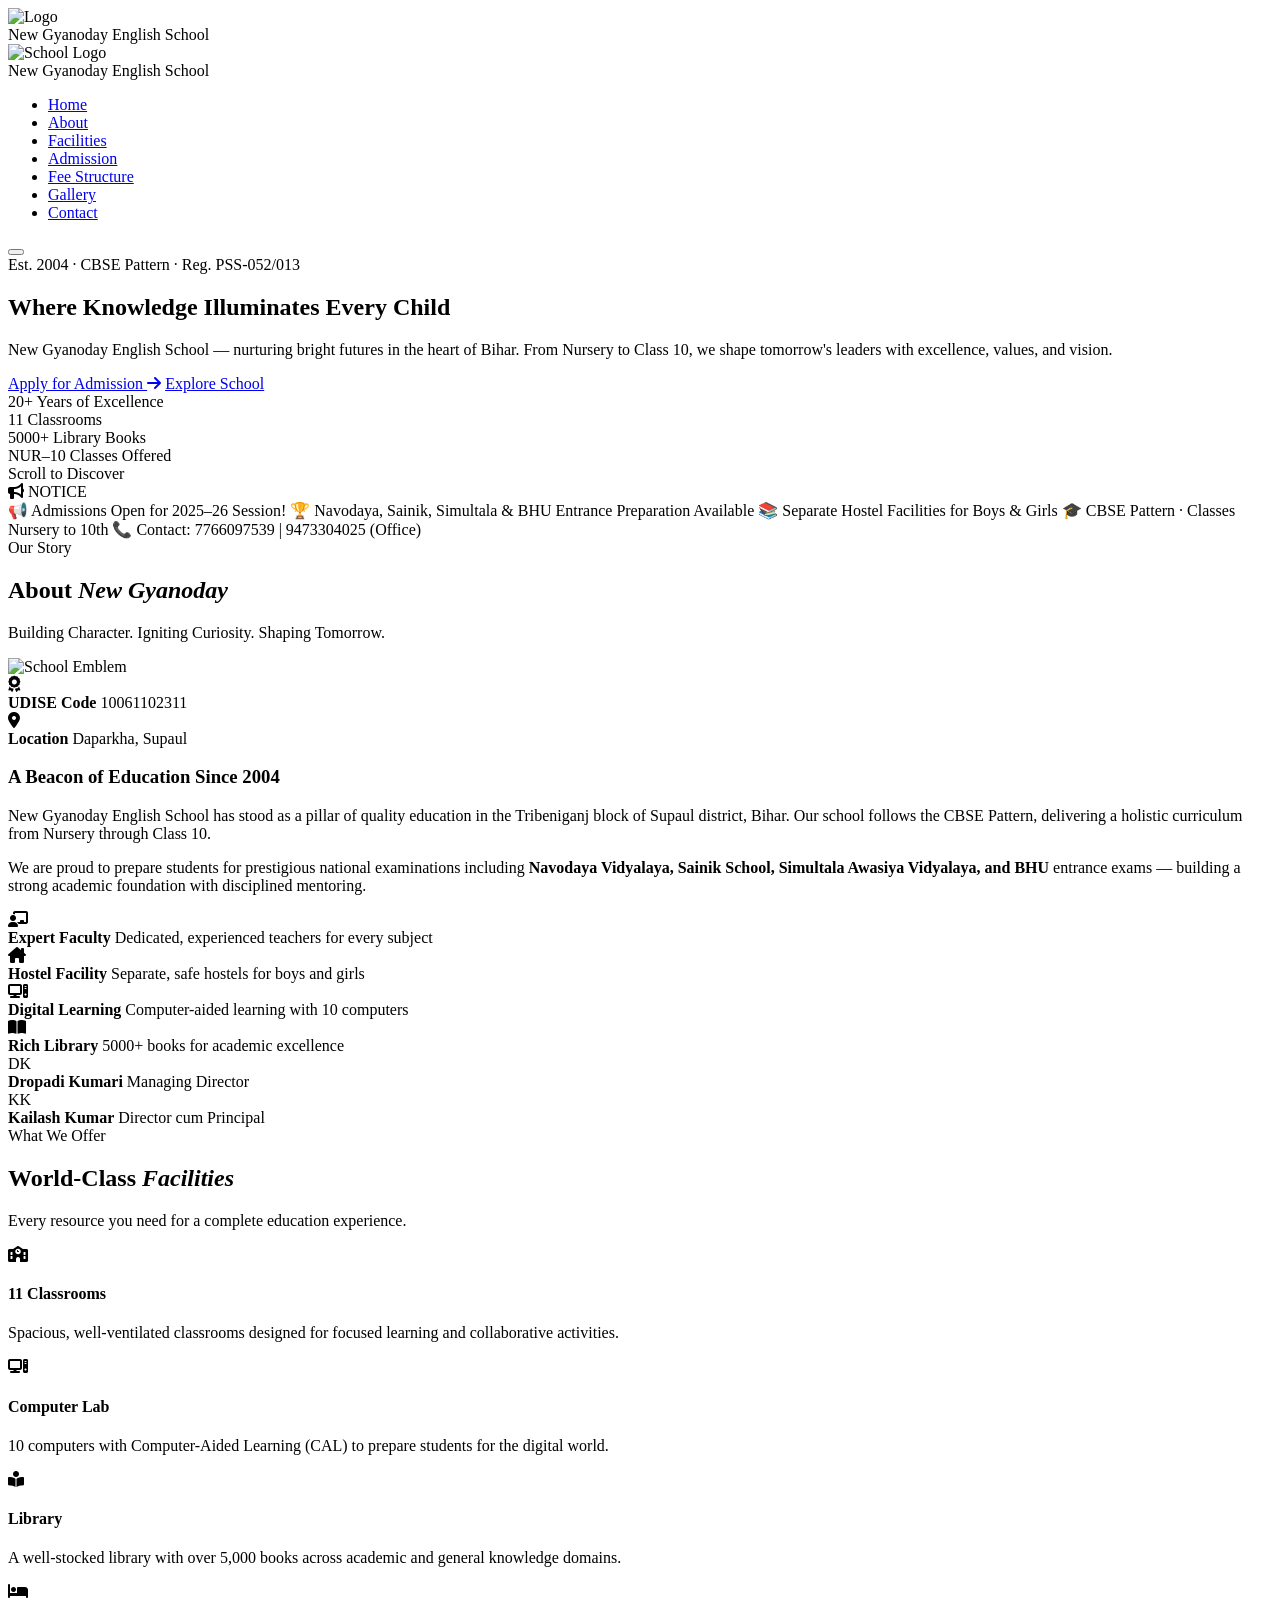
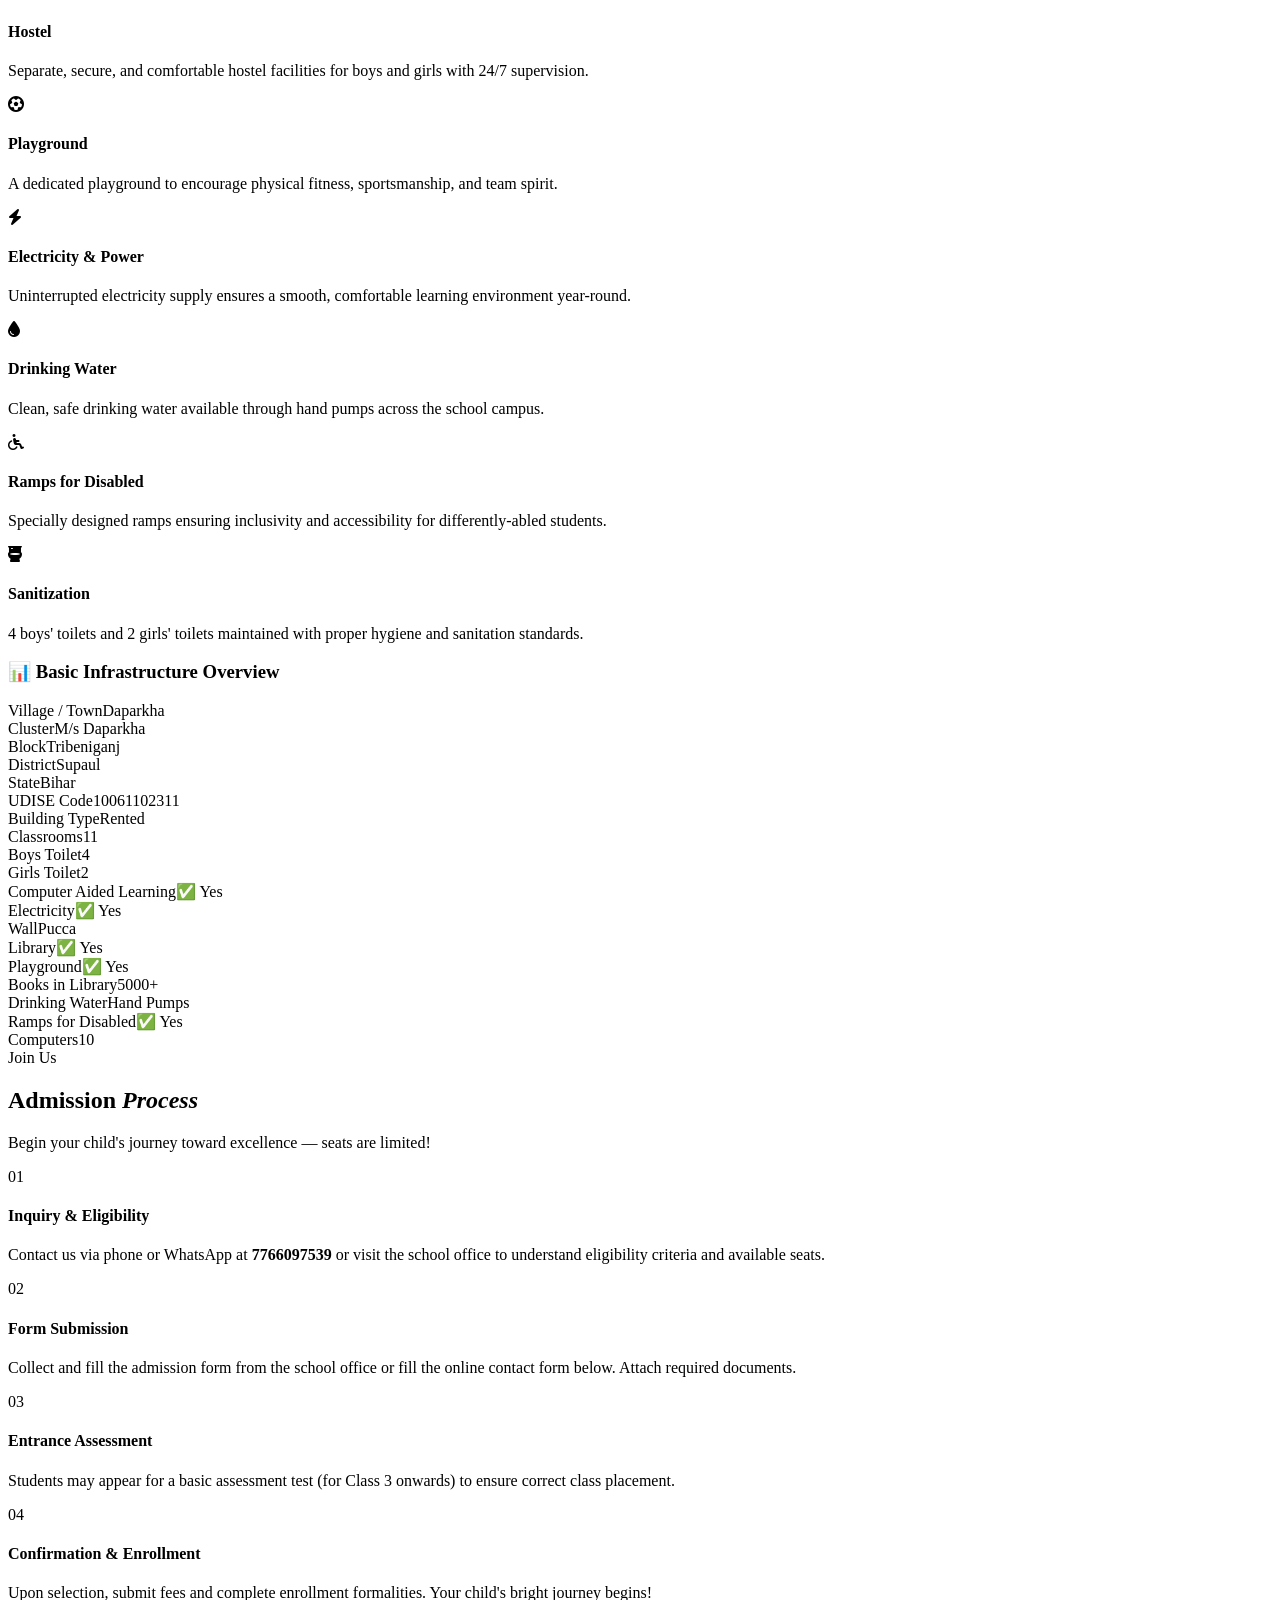
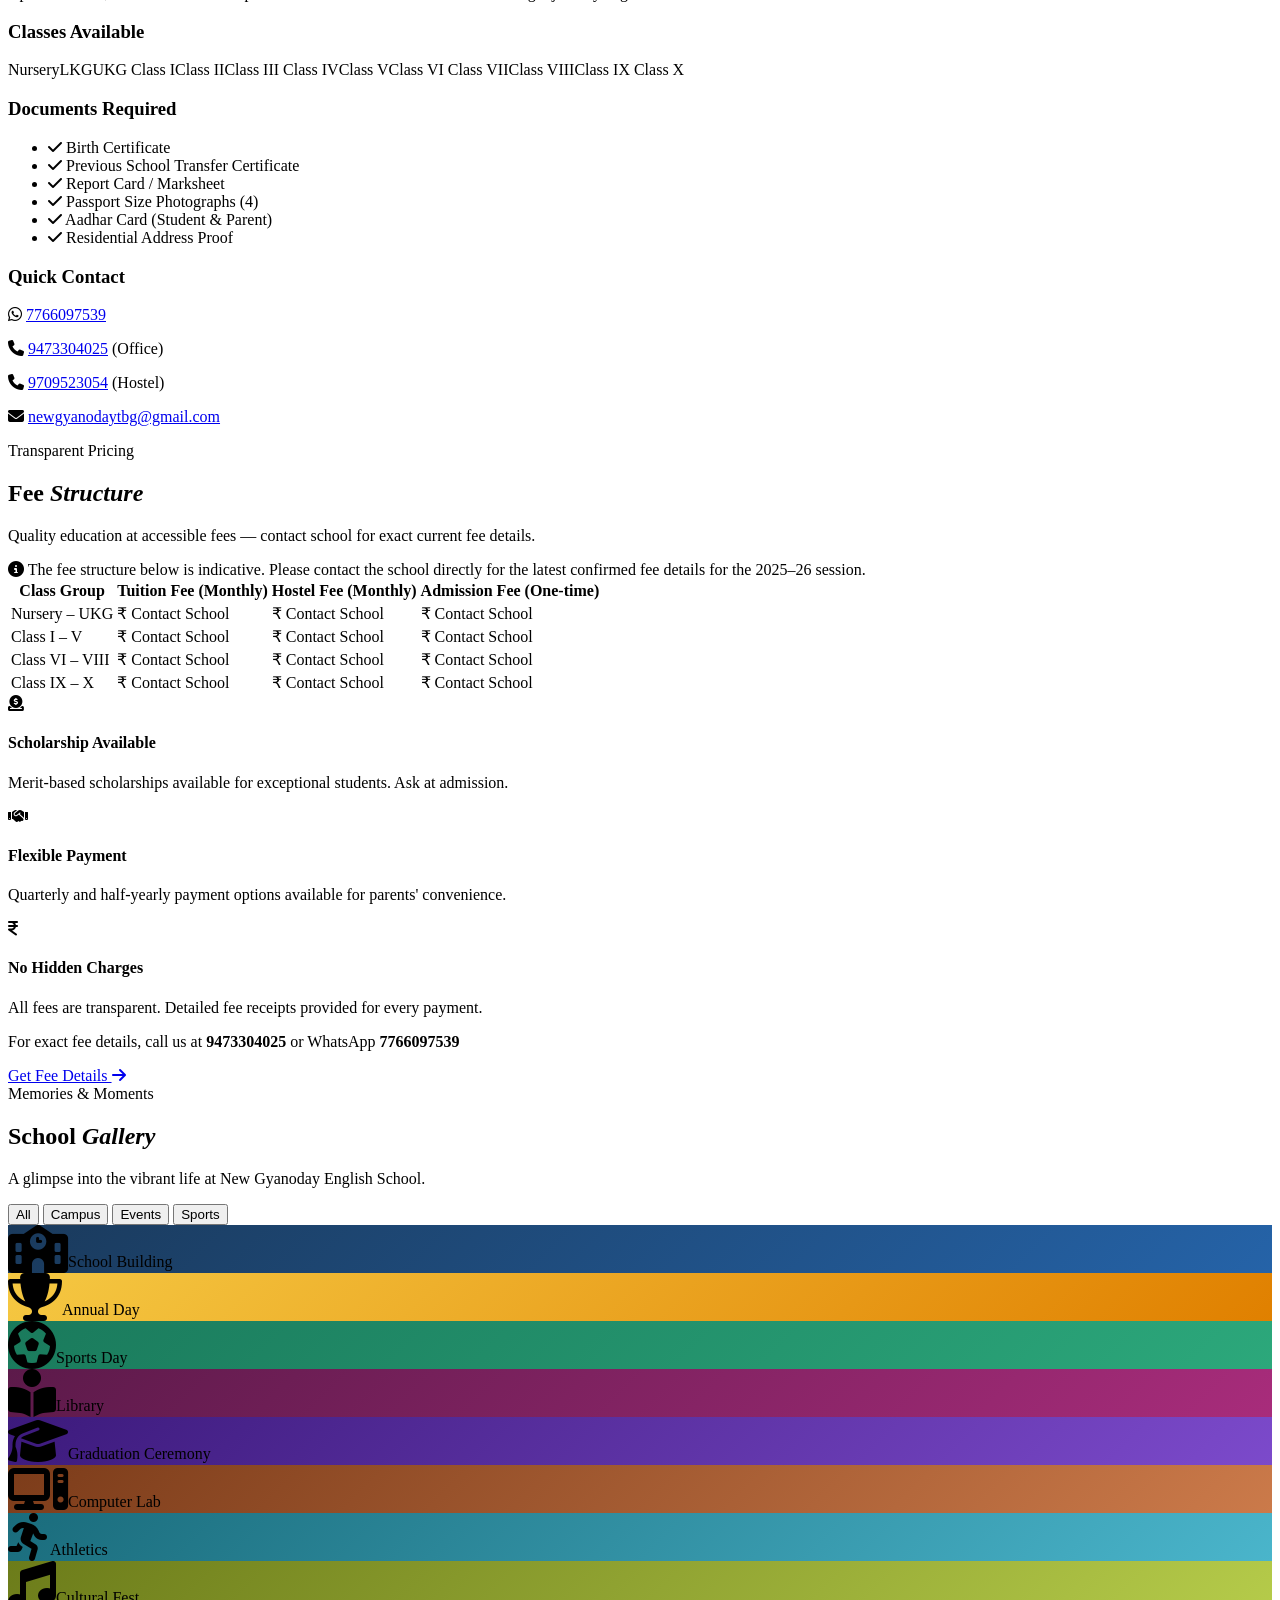
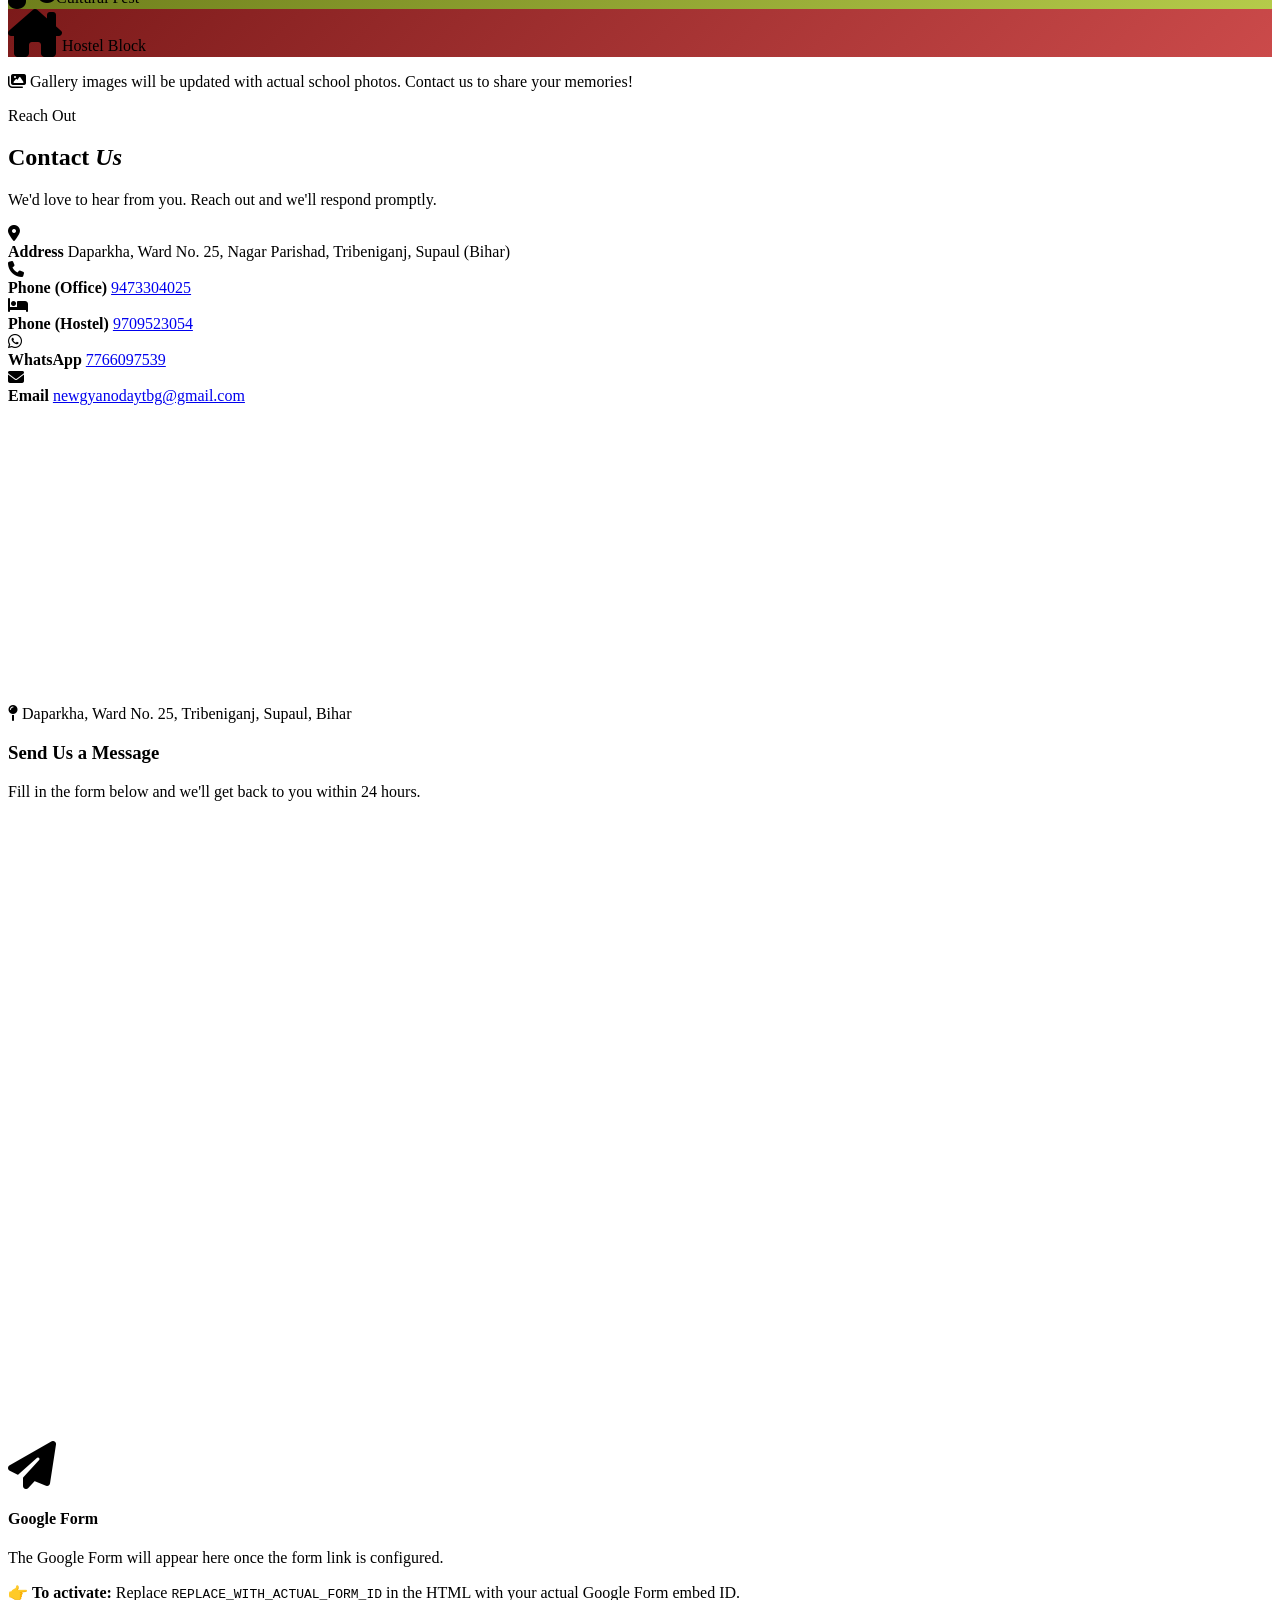
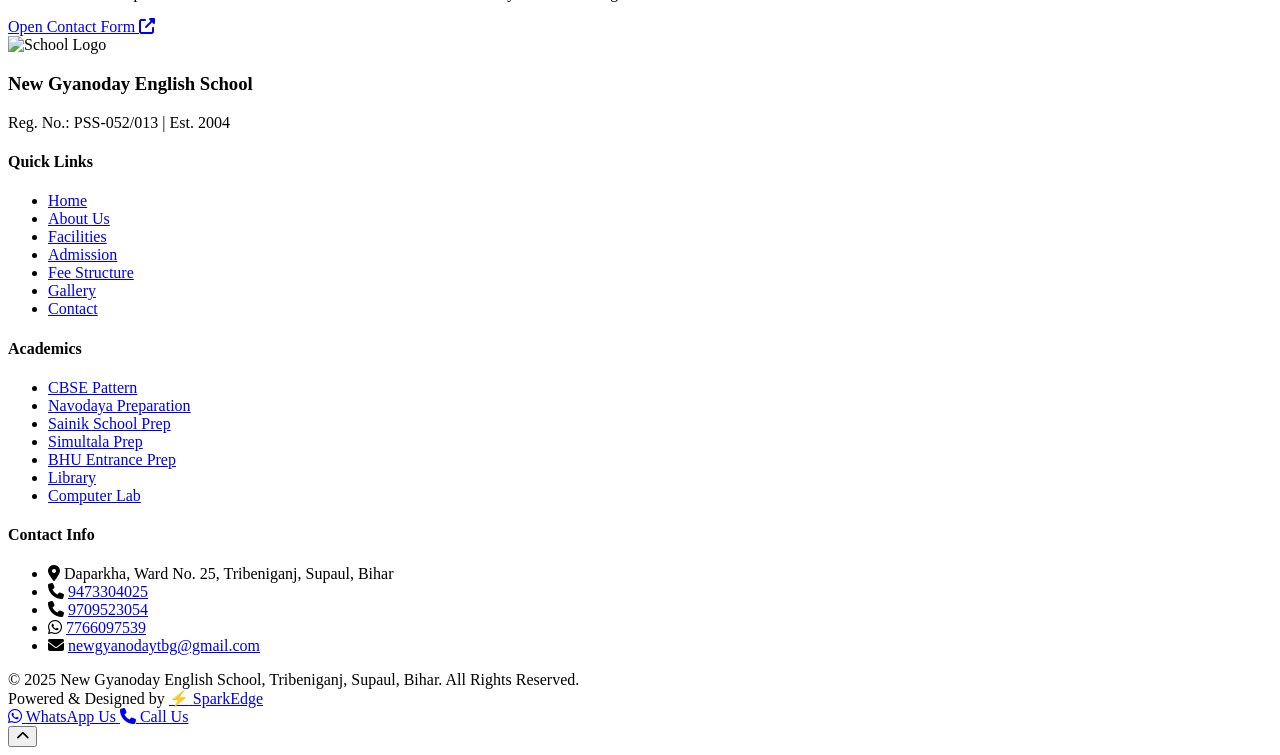
==== index.html @ e186af93 "Rename index (7).html to index.html" ====
<!DOCTYPE html>
<html lang="en">
<head>
  <meta charset="UTF-8" />
  <meta name="viewport" content="width=device-width, initial-scale=1.0" />
  <title>New Gyanoday English School | Tribeniganj, Supaul, Bihar</title>
  <meta name="description" content="New Gyanoday English School - Premier CBSE school in Tribeniganj, Supaul, Bihar. Nursery to Class 10. Established 2004." />
  <link rel="stylesheet" href="style.css" />
  <link rel="preconnect" href="https://fonts.googleapis.com">
  <link rel="preconnect" href="https://fonts.gstatic.com" crossorigin>
  <link href="https://fonts.googleapis.com/css2?family=Playfair+Display:ital,wght@0,400;0,700;0,900;1,400&family=DM+Sans:wght@300;400;500;600&family=Space+Grotesk:wght@400;500;700&display=swap" rel="stylesheet">
  <link rel="stylesheet" href="https://cdnjs.cloudflare.com/ajax/libs/font-awesome/6.5.0/css/all.min.css" />
</head>
<body>

  <!-- PRELOADER -->
  <div id="preloader">
    <div class="preloader-inner">
      <div class="preloader-logo">
        <img src="https://ui-avatars.com/api/?name=NG&background=1a3a5c&color=f5c842&size=80&bold=true&font-size=0.4&rounded=true" alt="Logo" />
      </div>
      <div class="preloader-text">New Gyanoday English School</div>
      <div class="preloader-bar"><div class="preloader-fill"></div></div>
    </div>
  </div>

  <!-- NAVBAR -->
  <nav id="navbar">
    <div class="nav-container">
      <div class="nav-brand">
        <img src="https://ui-avatars.com/api/?name=NG&background=1a3a5c&color=f5c842&size=60&bold=true&font-size=0.4&rounded=true" alt="School Logo" class="nav-logo" />
        <div class="nav-brand-text">
          <span class="brand-name">New Gyanoday</span>
          <span class="brand-sub">English School</span>
        </div>
      </div>
      <ul class="nav-links" id="navLinks">
        <li><a href="#home" class="nav-link active">Home</a></li>
        <li><a href="#about" class="nav-link">About</a></li>
        <li><a href="#facilities" class="nav-link">Facilities</a></li>
        <li><a href="#admission" class="nav-link">Admission</a></li>
        <li><a href="#fee" class="nav-link">Fee Structure</a></li>
        <li><a href="#gallery" class="nav-link">Gallery</a></li>
        <li><a href="#contact" class="nav-link">Contact</a></li>
      </ul>
      <button class="nav-toggle" id="navToggle" aria-label="Toggle navigation">
        <span></span><span></span><span></span>
      </button>
    </div>
  </nav>

  <!-- =========== HOME =========== -->
  <section id="home" class="hero">
    <div class="hero-bg">
      <div class="hero-orb orb1"></div>
      <div class="hero-orb orb2"></div>
      <div class="hero-orb orb3"></div>
      <div class="hero-grid"></div>
    </div>
    <div class="hero-content">
      <div class="hero-badge">
        <span class="badge-dot"></span>
        <span>Est. 2004 · CBSE Pattern · Reg. PSS-052/013</span>
      </div>
      <h1 class="hero-title">
        <span class="title-line">Where Knowledge</span>
        <span class="title-line accent">Illuminates</span>
        <span class="title-line">Every Child</span>
      </h1>
      <p class="hero-desc">
        New Gyanoday English School — nurturing bright futures in the heart of Bihar. From Nursery to Class 10, we shape tomorrow's leaders with excellence, values, and vision.
      </p>
      <div class="hero-actions">
        <a href="#admission" class="btn btn-primary">Apply for Admission <i class="fa-solid fa-arrow-right"></i></a>
        <a href="#about" class="btn btn-outline">Explore School</a>
      </div>
      <div class="hero-stats">
        <div class="stat">
          <span class="stat-num">20+</span>
          <span class="stat-label">Years of Excellence</span>
        </div>
        <div class="stat-divider"></div>
        <div class="stat">
          <span class="stat-num">11</span>
          <span class="stat-label">Classrooms</span>
        </div>
        <div class="stat-divider"></div>
        <div class="stat">
          <span class="stat-num">5000+</span>
          <span class="stat-label">Library Books</span>
        </div>
        <div class="stat-divider"></div>
        <div class="stat">
          <span class="stat-num">NUR–10</span>
          <span class="stat-label">Classes Offered</span>
        </div>
      </div>
    </div>
    <div class="hero-scroll-hint">
      <span>Scroll to Discover</span>
      <div class="scroll-line"></div>
    </div>
  </section>

  <!-- ANNOUNCEMENT TICKER -->
  <div class="ticker-wrap">
    <div class="ticker-label"><i class="fa-solid fa-bullhorn"></i> NOTICE</div>
    <div class="ticker-content">
      <span>📢 Admissions Open for 2025–26 Session!</span>
      <span>🏆 Navodaya, Sainik, Simultala &amp; BHU Entrance Preparation Available</span>
      <span>📚 Separate Hostel Facilities for Boys &amp; Girls</span>
      <span>🎓 CBSE Pattern · Classes Nursery to 10th</span>
      <span>📞 Contact: 7766097539 | 9473304025 (Office)</span>
    </div>
  </div>

  <!-- =========== ABOUT =========== -->
  <section id="about" class="section about-section">
    <div class="container">
      <div class="section-header">
        <span class="section-tag">Our Story</span>
        <h2 class="section-title">About <em>New Gyanoday</em></h2>
        <p class="section-subtitle">Building Character. Igniting Curiosity. Shaping Tomorrow.</p>
      </div>
      <div class="about-grid">
        <div class="about-image-col">
          <div class="about-image-card main-card">
            <div class="school-emblem">
              <img src="https://ui-avatars.com/api/?name=NG&background=1a3a5c&color=f5c842&size=200&bold=true&font-size=0.35&rounded=true" alt="School Emblem" />
              <div class="emblem-ring ring1"></div>
              <div class="emblem-ring ring2"></div>
            </div>
          </div>
          <div class="about-card-float">
            <i class="fa-solid fa-award"></i>
            <div>
              <strong>UDISE Code</strong>
              <span>10061102311</span>
            </div>
          </div>
          <div class="about-card-float float2">
            <i class="fa-solid fa-location-dot"></i>
            <div>
              <strong>Location</strong>
              <span>Daparkha, Supaul</span>
            </div>
          </div>
        </div>
        <div class="about-text-col">
          <h3 class="about-heading">A Beacon of Education Since 2004</h3>
          <p>New Gyanoday English School has stood as a pillar of quality education in the Tribeniganj block of Supaul district, Bihar. Our school follows the CBSE Pattern, delivering a holistic curriculum from Nursery through Class 10.</p>
          <p>We are proud to prepare students for prestigious national examinations including <strong>Navodaya Vidyalaya, Sainik School, Simultala Awasiya Vidyalaya, and BHU</strong> entrance exams — building a strong academic foundation with disciplined mentoring.</p>
          <div class="about-highlights">
            <div class="highlight-item">
              <div class="highlight-icon"><i class="fa-solid fa-chalkboard-user"></i></div>
              <div>
                <strong>Expert Faculty</strong>
                <span>Dedicated, experienced teachers for every subject</span>
              </div>
            </div>
            <div class="highlight-item">
              <div class="highlight-icon"><i class="fa-solid fa-house-chimney"></i></div>
              <div>
                <strong>Hostel Facility</strong>
                <span>Separate, safe hostels for boys and girls</span>
              </div>
            </div>
            <div class="highlight-item">
              <div class="highlight-icon"><i class="fa-solid fa-computer"></i></div>
              <div>
                <strong>Digital Learning</strong>
                <span>Computer-aided learning with 10 computers</span>
              </div>
            </div>
            <div class="highlight-item">
              <div class="highlight-icon"><i class="fa-solid fa-book-open"></i></div>
              <div>
                <strong>Rich Library</strong>
                <span>5000+ books for academic excellence</span>
              </div>
            </div>
          </div>
          <div class="leadership-cards">
            <div class="leader-card">
              <div class="leader-avatar">DK</div>
              <div>
                <strong>Dropadi Kumari</strong>
                <span>Managing Director</span>
              </div>
            </div>
            <div class="leader-card">
              <div class="leader-avatar">KK</div>
              <div>
                <strong>Kailash Kumar</strong>
                <span>Director cum Principal</span>
              </div>
            </div>
          </div>
        </div>
      </div>
    </div>
  </section>

  <!-- =========== FACILITIES =========== -->
  <section id="facilities" class="section facilities-section">
    <div class="container">
      <div class="section-header light">
        <span class="section-tag">What We Offer</span>
        <h2 class="section-title">World-Class <em>Facilities</em></h2>
        <p class="section-subtitle">Every resource you need for a complete education experience.</p>
      </div>
      <div class="facilities-grid">
        <div class="facility-card">
          <div class="fac-icon"><i class="fa-solid fa-school"></i></div>
          <h4>11 Classrooms</h4>
          <p>Spacious, well-ventilated classrooms designed for focused learning and collaborative activities.</p>
        </div>
        <div class="facility-card">
          <div class="fac-icon"><i class="fa-solid fa-computer"></i></div>
          <h4>Computer Lab</h4>
          <p>10 computers with Computer-Aided Learning (CAL) to prepare students for the digital world.</p>
        </div>
        <div class="facility-card">
          <div class="fac-icon"><i class="fa-solid fa-book-open-reader"></i></div>
          <h4>Library</h4>
          <p>A well-stocked library with over 5,000 books across academic and general knowledge domains.</p>
        </div>
        <div class="facility-card highlight-fac">
          <div class="fac-icon"><i class="fa-solid fa-bed"></i></div>
          <h4>Hostel</h4>
          <p>Separate, secure, and comfortable hostel facilities for boys and girls with 24/7 supervision.</p>
        </div>
        <div class="facility-card">
          <div class="fac-icon"><i class="fa-solid fa-futbol"></i></div>
          <h4>Playground</h4>
          <p>A dedicated playground to encourage physical fitness, sportsmanship, and team spirit.</p>
        </div>
        <div class="facility-card">
          <div class="fac-icon"><i class="fa-solid fa-bolt"></i></div>
          <h4>Electricity & Power</h4>
          <p>Uninterrupted electricity supply ensures a smooth, comfortable learning environment year-round.</p>
        </div>
        <div class="facility-card">
          <div class="fac-icon"><i class="fa-solid fa-droplet"></i></div>
          <h4>Drinking Water</h4>
          <p>Clean, safe drinking water available through hand pumps across the school campus.</p>
        </div>
        <div class="facility-card">
          <div class="fac-icon"><i class="fa-solid fa-wheelchair"></i></div>
          <h4>Ramps for Disabled</h4>
          <p>Specially designed ramps ensuring inclusivity and accessibility for differently-abled students.</p>
        </div>
        <div class="facility-card">
          <div class="fac-icon"><i class="fa-solid fa-toilet"></i></div>
          <h4>Sanitization</h4>
          <p>4 boys' toilets and 2 girls' toilets maintained with proper hygiene and sanitation standards.</p>
        </div>
      </div>
      <!-- Infrastructure Table -->
      <div class="infra-table-wrap">
        <h3 class="table-title">📊 Basic Infrastructure Overview</h3>
        <div class="infra-table">
          <div class="infra-row"><span>Village / Town</span><span>Daparkha</span></div>
          <div class="infra-row"><span>Cluster</span><span>M/s Daparkha</span></div>
          <div class="infra-row"><span>Block</span><span>Tribeniganj</span></div>
          <div class="infra-row"><span>District</span><span>Supaul</span></div>
          <div class="infra-row"><span>State</span><span>Bihar</span></div>
          <div class="infra-row"><span>UDISE Code</span><span>10061102311</span></div>
          <div class="infra-row"><span>Building Type</span><span>Rented</span></div>
          <div class="infra-row"><span>Classrooms</span><span>11</span></div>
          <div class="infra-row"><span>Boys Toilet</span><span>4</span></div>
          <div class="infra-row"><span>Girls Toilet</span><span>2</span></div>
          <div class="infra-row"><span>Computer Aided Learning</span><span>✅ Yes</span></div>
          <div class="infra-row"><span>Electricity</span><span>✅ Yes</span></div>
          <div class="infra-row"><span>Wall</span><span>Pucca</span></div>
          <div class="infra-row"><span>Library</span><span>✅ Yes</span></div>
          <div class="infra-row"><span>Playground</span><span>✅ Yes</span></div>
          <div class="infra-row"><span>Books in Library</span><span>5000+</span></div>
          <div class="infra-row"><span>Drinking Water</span><span>Hand Pumps</span></div>
          <div class="infra-row"><span>Ramps for Disabled</span><span>✅ Yes</span></div>
          <div class="infra-row"><span>Computers</span><span>10</span></div>
        </div>
      </div>
    </div>
  </section>

  <!-- =========== ADMISSION =========== -->
  <section id="admission" class="section admission-section">
    <div class="container">
      <div class="section-header">
        <span class="section-tag">Join Us</span>
        <h2 class="section-title">Admission <em>Process</em></h2>
        <p class="section-subtitle">Begin your child's journey toward excellence — seats are limited!</p>
      </div>
      <div class="admission-grid">
        <div class="admission-steps">
          <div class="step-card">
            <div class="step-num">01</div>
            <div class="step-body">
              <h4>Inquiry &amp; Eligibility</h4>
              <p>Contact us via phone or WhatsApp at <strong>7766097539</strong> or visit the school office to understand eligibility criteria and available seats.</p>
            </div>
          </div>
          <div class="step-card">
            <div class="step-num">02</div>
            <div class="step-body">
              <h4>Form Submission</h4>
              <p>Collect and fill the admission form from the school office or fill the online contact form below. Attach required documents.</p>
            </div>
          </div>
          <div class="step-card">
            <div class="step-num">03</div>
            <div class="step-body">
              <h4>Entrance Assessment</h4>
              <p>Students may appear for a basic assessment test (for Class 3 onwards) to ensure correct class placement.</p>
            </div>
          </div>
          <div class="step-card">
            <div class="step-num">04</div>
            <div class="step-body">
              <h4>Confirmation &amp; Enrollment</h4>
              <p>Upon selection, submit fees and complete enrollment formalities. Your child's bright journey begins!</p>
            </div>
          </div>
        </div>
        <div class="admission-info-col">
          <div class="admission-info-card">
            <h3>Classes Available</h3>
            <div class="class-list">
              <span>Nursery</span><span>LKG</span><span>UKG</span>
              <span>Class I</span><span>Class II</span><span>Class III</span>
              <span>Class IV</span><span>Class V</span><span>Class VI</span>
              <span>Class VII</span><span>Class VIII</span><span>Class IX</span>
              <span>Class X</span>
            </div>
          </div>
          <div class="admission-info-card doc-card">
            <h3>Documents Required</h3>
            <ul>
              <li><i class="fa-solid fa-check"></i> Birth Certificate</li>
              <li><i class="fa-solid fa-check"></i> Previous School Transfer Certificate</li>
              <li><i class="fa-solid fa-check"></i> Report Card / Marksheet</li>
              <li><i class="fa-solid fa-check"></i> Passport Size Photographs (4)</li>
              <li><i class="fa-solid fa-check"></i> Aadhar Card (Student &amp; Parent)</li>
              <li><i class="fa-solid fa-check"></i> Residential Address Proof</li>
            </ul>
          </div>
          <div class="admission-info-card contact-mini">
            <h3>Quick Contact</h3>
            <p><i class="fa-brands fa-whatsapp"></i> <a href="https://wa.me/917766097539">7766097539</a></p>
            <p><i class="fa-solid fa-phone"></i> <a href="tel:9473304025">9473304025</a> (Office)</p>
            <p><i class="fa-solid fa-phone"></i> <a href="tel:9709523054">9709523054</a> (Hostel)</p>
            <p><i class="fa-solid fa-envelope"></i> <a href="mailto:newgyanodaytbg@gmail.com">newgyanodaytbg@gmail.com</a></p>
          </div>
        </div>
      </div>
    </div>
  </section>

  <!-- =========== FEE STRUCTURE =========== -->
  <section id="fee" class="section fee-section">
    <div class="container">
      <div class="section-header light">
        <span class="section-tag">Transparent Pricing</span>
        <h2 class="section-title">Fee <em>Structure</em></h2>
        <p class="section-subtitle">Quality education at accessible fees — contact school for exact current fee details.</p>
      </div>
      <div class="fee-note">
        <i class="fa-solid fa-circle-info"></i>
        <span>The fee structure below is indicative. Please contact the school directly for the latest confirmed fee details for the 2025–26 session.</span>
      </div>
      <div class="fee-table-wrap">
        <table class="fee-table">
          <thead>
            <tr>
              <th>Class Group</th>
              <th>Tuition Fee (Monthly)</th>
              <th>Hostel Fee (Monthly)</th>
              <th>Admission Fee (One-time)</th>
            </tr>
          </thead>
          <tbody>
            <tr>
              <td>Nursery – UKG</td>
              <td>₹ Contact School</td>
              <td>₹ Contact School</td>
              <td>₹ Contact School</td>
            </tr>
            <tr>
              <td>Class I – V</td>
              <td>₹ Contact School</td>
              <td>₹ Contact School</td>
              <td>₹ Contact School</td>
            </tr>
            <tr>
              <td>Class VI – VIII</td>
              <td>₹ Contact School</td>
              <td>₹ Contact School</td>
              <td>₹ Contact School</td>
            </tr>
            <tr>
              <td>Class IX – X</td>
              <td>₹ Contact School</td>
              <td>₹ Contact School</td>
              <td>₹ Contact School</td>
            </tr>
          </tbody>
        </table>
      </div>
      <div class="fee-extras">
        <div class="fee-extra-card">
          <i class="fa-solid fa-circle-dollar-to-slot"></i>
          <h4>Scholarship Available</h4>
          <p>Merit-based scholarships available for exceptional students. Ask at admission.</p>
        </div>
        <div class="fee-extra-card">
          <i class="fa-solid fa-handshake"></i>
          <h4>Flexible Payment</h4>
          <p>Quarterly and half-yearly payment options available for parents' convenience.</p>
        </div>
        <div class="fee-extra-card">
          <i class="fa-solid fa-indian-rupee-sign"></i>
          <h4>No Hidden Charges</h4>
          <p>All fees are transparent. Detailed fee receipts provided for every payment.</p>
        </div>
      </div>
      <div class="fee-cta">
        <p>For exact fee details, call us at <strong>9473304025</strong> or WhatsApp <strong>7766097539</strong></p>
        <a href="#contact" class="btn btn-primary">Get Fee Details <i class="fa-solid fa-arrow-right"></i></a>
      </div>
    </div>
  </section>

  <!-- =========== GALLERY =========== -->
  <section id="gallery" class="section gallery-section">
    <div class="container">
      <div class="section-header">
        <span class="section-tag">Memories &amp; Moments</span>
        <h2 class="section-title">School <em>Gallery</em></h2>
        <p class="section-subtitle">A glimpse into the vibrant life at New Gyanoday English School.</p>
      </div>
      <div class="gallery-tabs">
        <button class="gtab active" data-tab="all">All</button>
        <button class="gtab" data-tab="campus">Campus</button>
        <button class="gtab" data-tab="events">Events</button>
        <button class="gtab" data-tab="sports">Sports</button>
      </div>
      <div class="gallery-grid" id="galleryGrid">
        <div class="gallery-item" data-cat="campus">
          <div class="gallery-img-wrap" style="background: linear-gradient(135deg, #1a3a5c, #2563a8);">
            <div class="gallery-placeholder"><i class="fa-solid fa-school fa-3x"></i><span>School Building</span></div>
          </div>
        </div>
        <div class="gallery-item tall" data-cat="events">
          <div class="gallery-img-wrap" style="background: linear-gradient(135deg, #f5c842, #e08000);">
            <div class="gallery-placeholder"><i class="fa-solid fa-trophy fa-3x"></i><span>Annual Day</span></div>
          </div>
        </div>
        <div class="gallery-item" data-cat="sports">
          <div class="gallery-img-wrap" style="background: linear-gradient(135deg, #1a7a5c, #2ca87b);">
            <div class="gallery-placeholder"><i class="fa-solid fa-futbol fa-3x"></i><span>Sports Day</span></div>
          </div>
        </div>
        <div class="gallery-item" data-cat="campus">
          <div class="gallery-img-wrap" style="background: linear-gradient(135deg, #5c1a4a, #a82c7b);">
            <div class="gallery-placeholder"><i class="fa-solid fa-book-open-reader fa-3x"></i><span>Library</span></div>
          </div>
        </div>
        <div class="gallery-item wide" data-cat="events">
          <div class="gallery-img-wrap" style="background: linear-gradient(135deg, #3c1a7c, #7c4acb);">
            <div class="gallery-placeholder"><i class="fa-solid fa-graduation-cap fa-3x"></i><span>Graduation Ceremony</span></div>
          </div>
        </div>
        <div class="gallery-item" data-cat="campus">
          <div class="gallery-img-wrap" style="background: linear-gradient(135deg, #7c3c1a, #cb7a4a);">
            <div class="gallery-placeholder"><i class="fa-solid fa-computer fa-3x"></i><span>Computer Lab</span></div>
          </div>
        </div>
        <div class="gallery-item" data-cat="sports">
          <div class="gallery-img-wrap" style="background: linear-gradient(135deg, #1a6c7c, #4ab5cb);">
            <div class="gallery-placeholder"><i class="fa-solid fa-person-running fa-3x"></i><span>Athletics</span></div>
          </div>
        </div>
        <div class="gallery-item" data-cat="events">
          <div class="gallery-img-wrap" style="background: linear-gradient(135deg, #6c7c1a, #b5cb4a);">
            <div class="gallery-placeholder"><i class="fa-solid fa-music fa-3x"></i><span>Cultural Fest</span></div>
          </div>
        </div>
        <div class="gallery-item" data-cat="campus">
          <div class="gallery-img-wrap" style="background: linear-gradient(135deg, #7c1a1a, #cb4a4a);">
            <div class="gallery-placeholder"><i class="fa-solid fa-house-chimney fa-3x"></i><span>Hostel Block</span></div>
          </div>
        </div>
      </div>
      <p class="gallery-note"><i class="fa-solid fa-images"></i> Gallery images will be updated with actual school photos. Contact us to share your memories!</p>
    </div>
  </section>

  <!-- =========== CONTACT =========== -->
  <section id="contact" class="section contact-section">
    <div class="container">
      <div class="section-header light">
        <span class="section-tag">Reach Out</span>
        <h2 class="section-title">Contact <em>Us</em></h2>
        <p class="section-subtitle">We'd love to hear from you. Reach out and we'll respond promptly.</p>
      </div>
      <div class="contact-grid">
        <div class="contact-info-col">
          <div class="contact-card-block">
            <div class="contact-icon-card">
              <i class="fa-solid fa-location-dot"></i>
              <div>
                <strong>Address</strong>
                <span>Daparkha, Ward No. 25, Nagar Parishad, Tribeniganj, Supaul (Bihar)</span>
              </div>
            </div>
            <div class="contact-icon-card">
              <i class="fa-solid fa-phone"></i>
              <div>
                <strong>Phone (Office)</strong>
                <a href="tel:9473304025">9473304025</a>
              </div>
            </div>
            <div class="contact-icon-card">
              <i class="fa-solid fa-bed"></i>
              <div>
                <strong>Phone (Hostel)</strong>
                <a href="tel:9709523054">9709523054</a>
              </div>
            </div>
            <div class="contact-icon-card">
              <i class="fa-brands fa-whatsapp"></i>
              <div>
                <strong>WhatsApp</strong>
                <a href="https://wa.me/917766097539">7766097539</a>
              </div>
            </div>
            <div class="contact-icon-card">
              <i class="fa-solid fa-envelope"></i>
              <div>
                <strong>Email</strong>
                <a href="mailto:newgyanodaytbg@gmail.com">newgyanodaytbg@gmail.com</a>
              </div>
            </div>
          </div>
          <!-- MAP -->
          <div class="map-wrap">
            <iframe
              src="https://www.google.com/maps/embed?pb=!1m18!1m12!1m3!1d3574.3!2d86.6!3d26.15!2m3!1f0!2f0!3f0!3m2!1i1024!2i768!4f13.1!3m3!1m2!1s0x0%3A0x0!2zMjbCsDA5JzAwLjAiTiA4NsKwMzYnMDAuMCJF!5e0!3m2!1sen!2sin!4v1234567890&q=Tribeniganj,Supaul,Bihar"
              width="100%"
              height="280"
              style="border:0; border-radius:16px;"
              allowfullscreen=""
              loading="lazy"
              referrerpolicy="no-referrer-when-downgrade"
              title="School Location Map">
            </iframe>
            <p class="map-caption"><i class="fa-solid fa-map-pin"></i> Daparkha, Ward No. 25, Tribeniganj, Supaul, Bihar</p>
          </div>
        </div>
        <!-- GOOGLE FORM EMBED -->
        <div class="contact-form-col">
          <div class="form-card">
            <h3>Send Us a Message</h3>
            <p class="form-sub">Fill in the form below and we'll get back to you within 24 hours.</p>
            <div class="google-form-embed">
              <iframe
                src="https://docs.google.com/forms/d/e/1FAIpQLSf_REPLACE_WITH_ACTUAL_FORM_ID/viewform?embedded=true"
                width="100%"
                height="620"
                frameborder="0"
                marginheight="0"
                marginwidth="0"
                title="Contact Form"
                id="contactFormFrame">
                Loading form...
              </iframe>
              <div class="form-placeholder" id="formPlaceholder">
                <div class="placeholder-inner">
                  <i class="fa-solid fa-paper-plane fa-3x"></i>
                  <h4>Google Form</h4>
                  <p>The Google Form will appear here once the form link is configured.</p>
                  <p class="form-note">👉 <strong>To activate:</strong> Replace <code>REPLACE_WITH_ACTUAL_FORM_ID</code> in the HTML with your actual Google Form embed ID.</p>
                  <a href="https://forms.gle/" target="_blank" class="btn btn-primary" style="margin-top:1rem">Open Contact Form <i class="fa-solid fa-external-link-alt"></i></a>
                </div>
              </div>
            </div>
          </div>
        </div>
      </div>
    </div>
  </section>

  <!-- =========== FOOTER =========== -->
  <footer class="footer">
    <div class="footer-top">
      <div class="footer-brand">
        <img src="https://ui-avatars.com/api/?name=NG&background=f5c842&color=1a3a5c&size=60&bold=true&font-size=0.4&rounded=true" alt="School Logo" />
        <div>
          <h3>New Gyanoday English School</h3>
          <p>Reg. No.: PSS-052/013 | Est. 2004</p>
        </div>
      </div>
      <div class="footer-grid">
        <div class="footer-col">
          <h4>Quick Links</h4>
          <ul>
            <li><a href="#home">Home</a></li>
            <li><a href="#about">About Us</a></li>
            <li><a href="#facilities">Facilities</a></li>
            <li><a href="#admission">Admission</a></li>
            <li><a href="#fee">Fee Structure</a></li>
            <li><a href="#gallery">Gallery</a></li>
            <li><a href="#contact">Contact</a></li>
          </ul>
        </div>
        <div class="footer-col">
          <h4>Academics</h4>
          <ul>
            <li><a href="#">CBSE Pattern</a></li>
            <li><a href="#">Navodaya Preparation</a></li>
            <li><a href="#">Sainik School Prep</a></li>
            <li><a href="#">Simultala Prep</a></li>
            <li><a href="#">BHU Entrance Prep</a></li>
            <li><a href="#">Library</a></li>
            <li><a href="#">Computer Lab</a></li>
          </ul>
        </div>
        <div class="footer-col">
          <h4>Contact Info</h4>
          <ul class="footer-contact-list">
            <li><i class="fa-solid fa-location-dot"></i> Daparkha, Ward No. 25, Tribeniganj, Supaul, Bihar</li>
            <li><i class="fa-solid fa-phone"></i> <a href="tel:9473304025">9473304025</a></li>
            <li><i class="fa-solid fa-phone"></i> <a href="tel:9709523054">9709523054</a></li>
            <li><i class="fa-brands fa-whatsapp"></i> <a href="https://wa.me/917766097539">7766097539</a></li>
            <li><i class="fa-solid fa-envelope"></i> <a href="mailto:newgyanodaytbg@gmail.com">newgyanodaytbg@gmail.com</a></li>
          </ul>
        </div>
      </div>
    </div>
    <div class="footer-bottom">
      <div class="footer-bottom-inner">
        <div class="footer-school-credit">
          <span>© 2025 New Gyanoday English School, Tribeniganj, Supaul, Bihar. All Rights Reserved.</span>
        </div>
        <div class="footer-sparkedge-credit">
          <span class="credit-text">Powered &amp; Designed by</span>
          <a href="https://sparkedgeagency.github.io/sparkedgeagency/" target="_blank" class="sparkedge-link">
            <span class="spark-icon">⚡</span>
            <span class="spark-name">SparkEdge</span>
          </a>
        </div>
      </div>
    </div>
  </footer>

  <!-- FLOATING BUTTONS -->
  <div class="floating-buttons">
    <a href="https://wa.me/917766097539" class="float-btn whatsapp-btn" target="_blank" title="Chat on WhatsApp">
      <i class="fa-brands fa-whatsapp"></i>
      <span class="float-tooltip">WhatsApp Us</span>
    </a>
    <a href="tel:9473304025" class="float-btn call-btn" title="Call Us">
      <i class="fa-solid fa-phone"></i>
      <span class="float-tooltip">Call Us</span>
    </a>
  </div>

  <!-- BACK TO TOP -->
  <button id="backToTop" title="Back to top">
    <i class="fa-solid fa-chevron-up"></i>
  </button>

  <script src="script.js"></script>
</body>
</html>
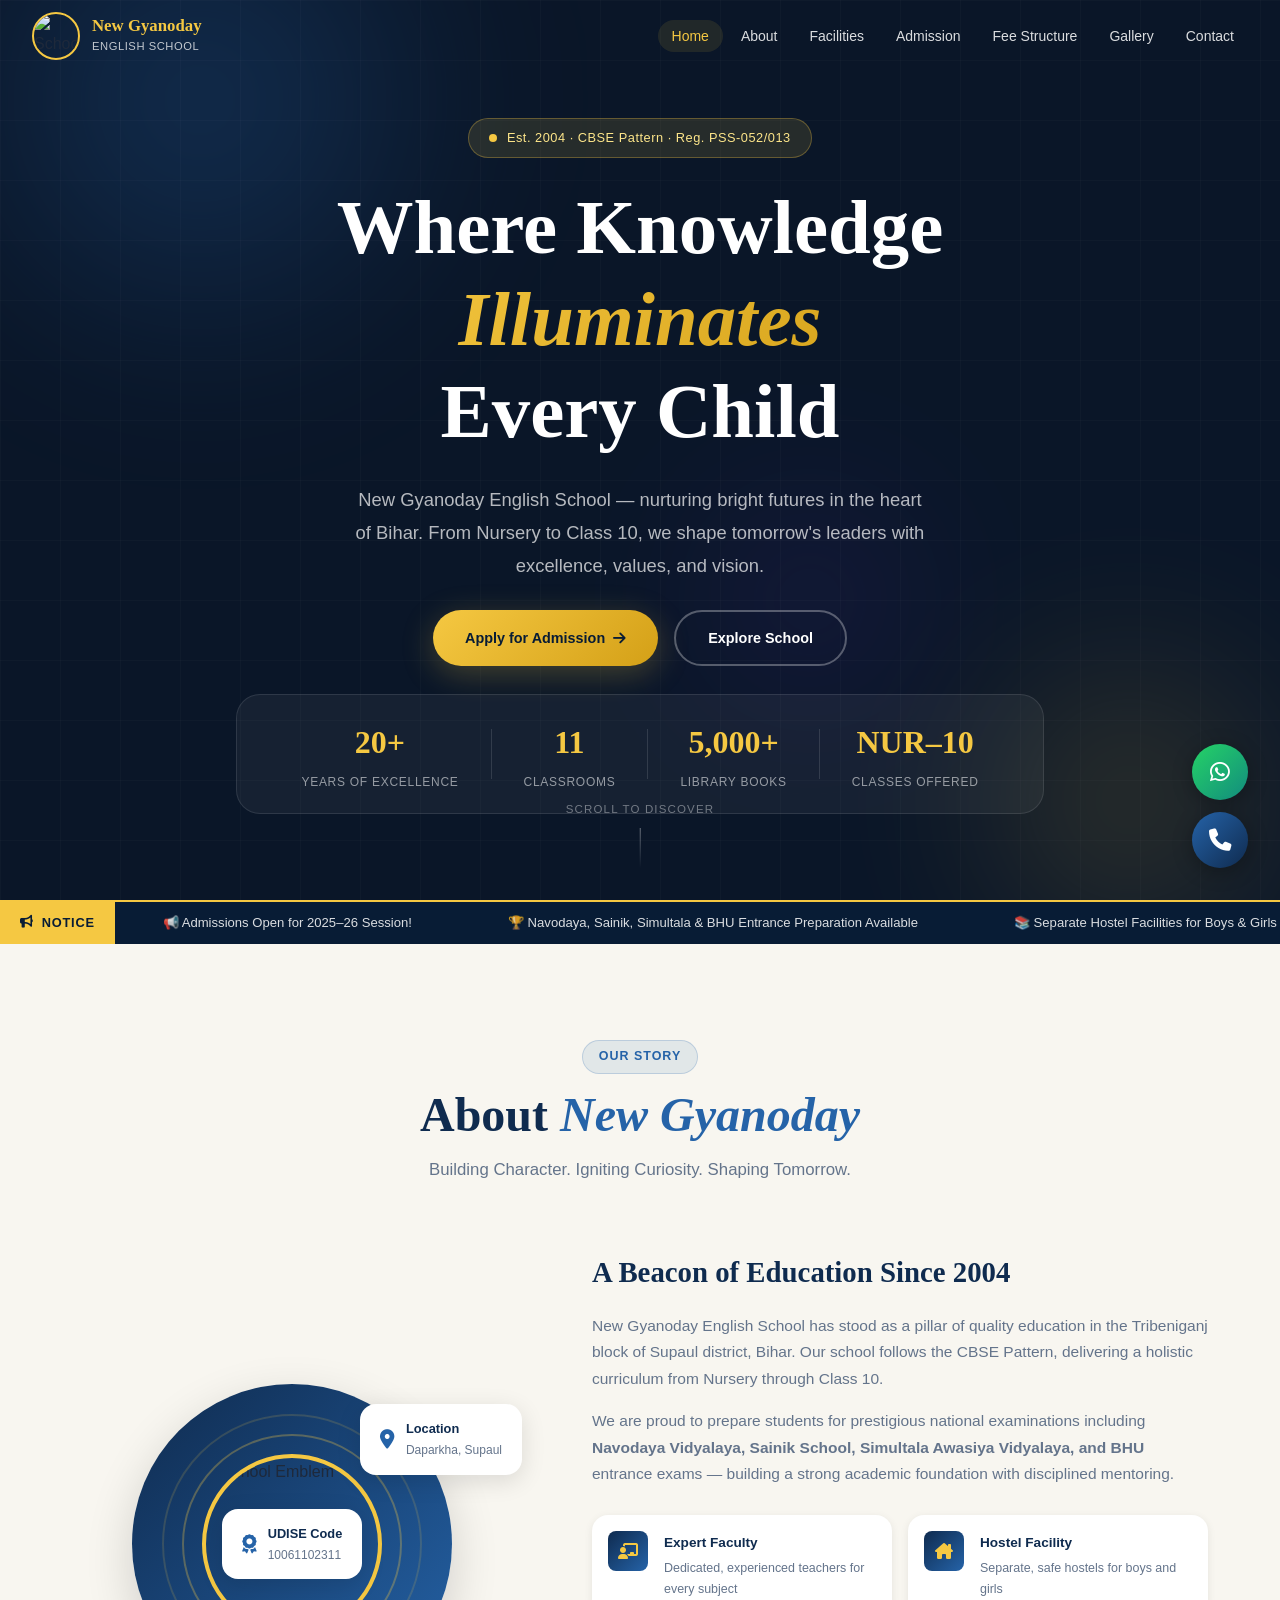
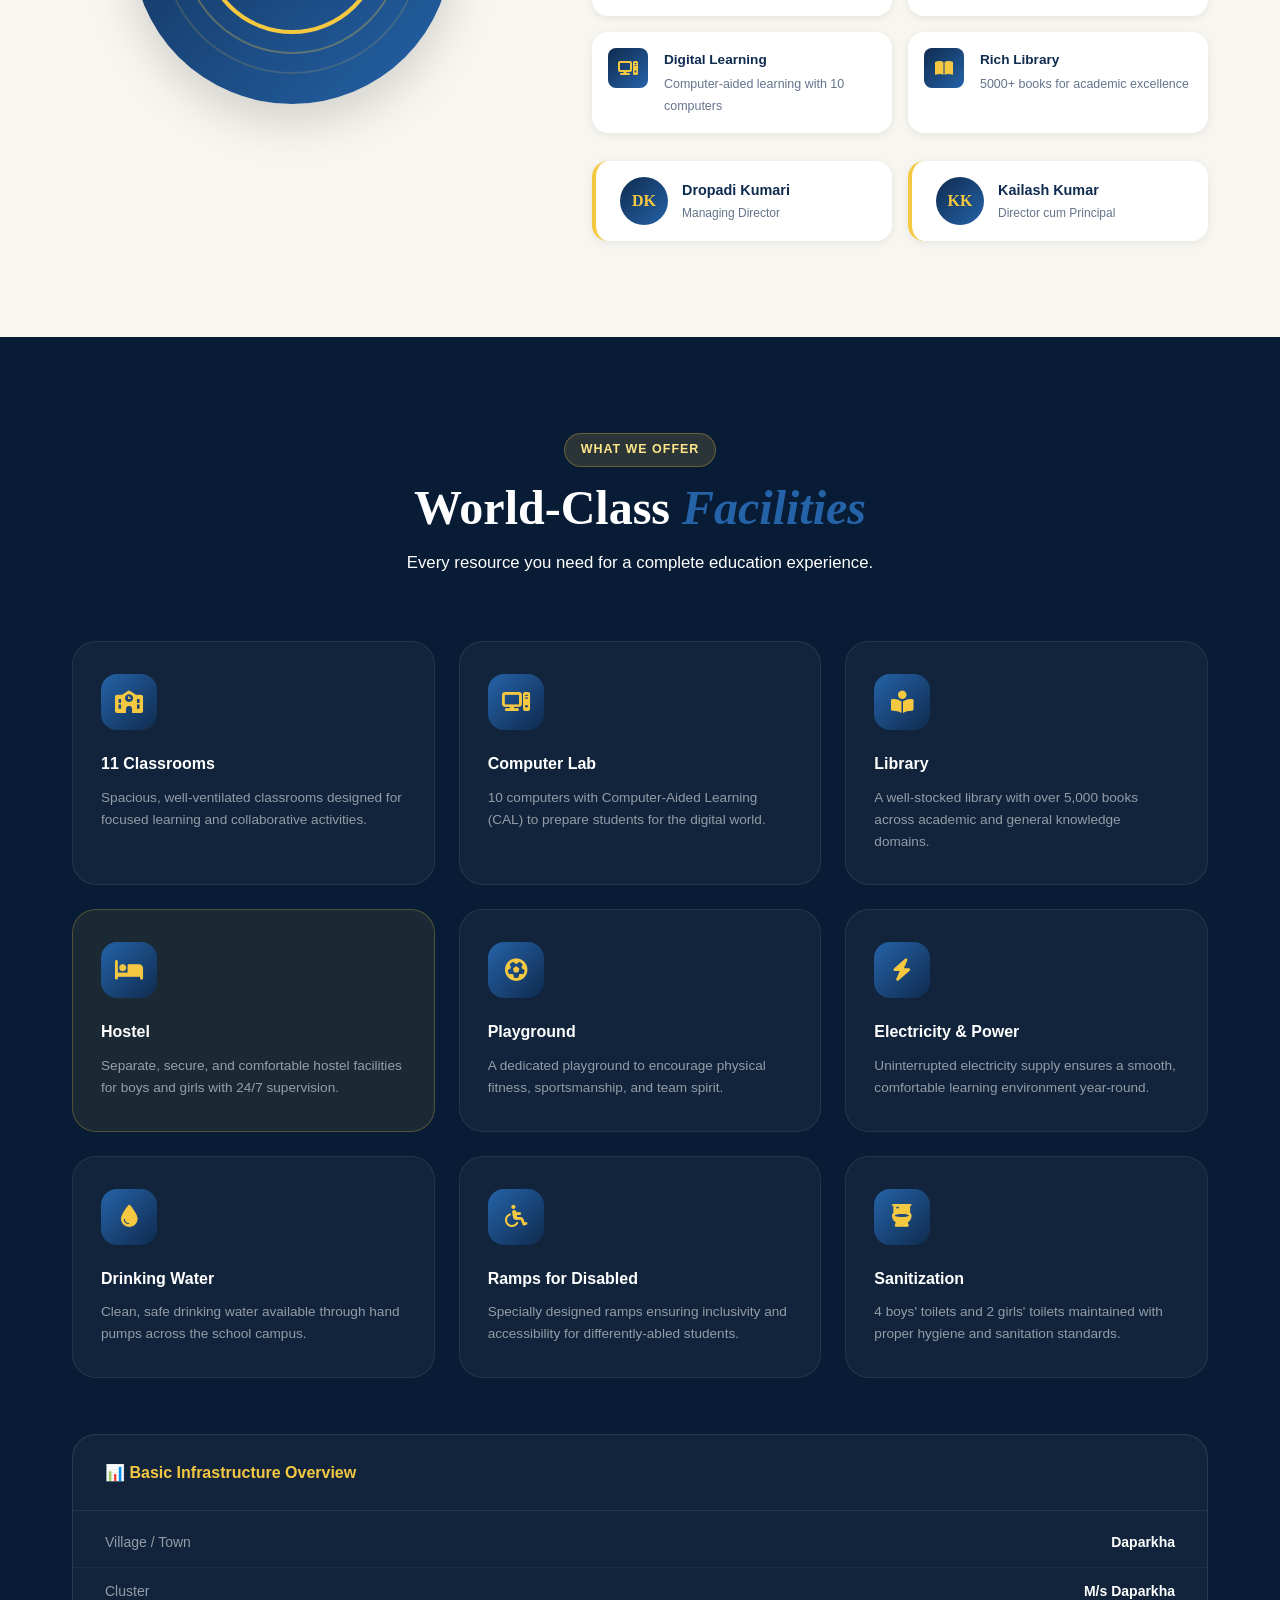
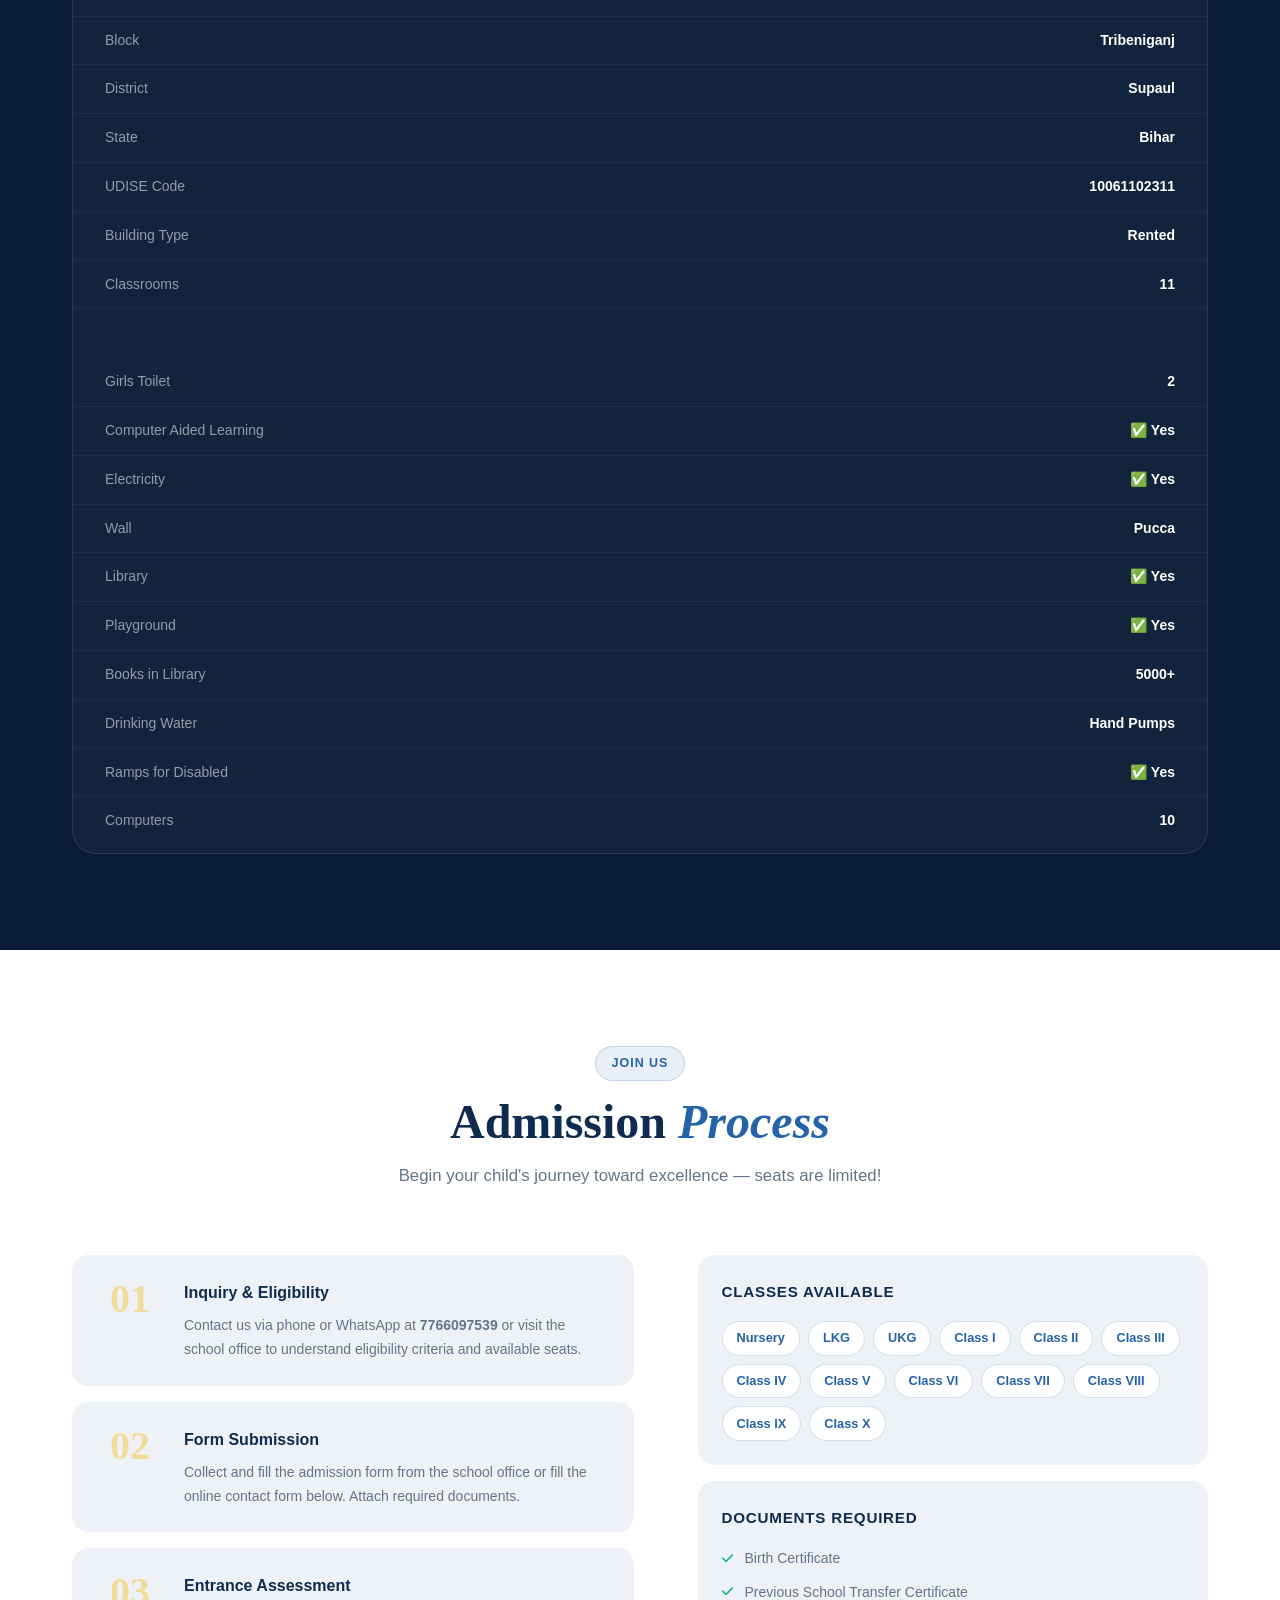
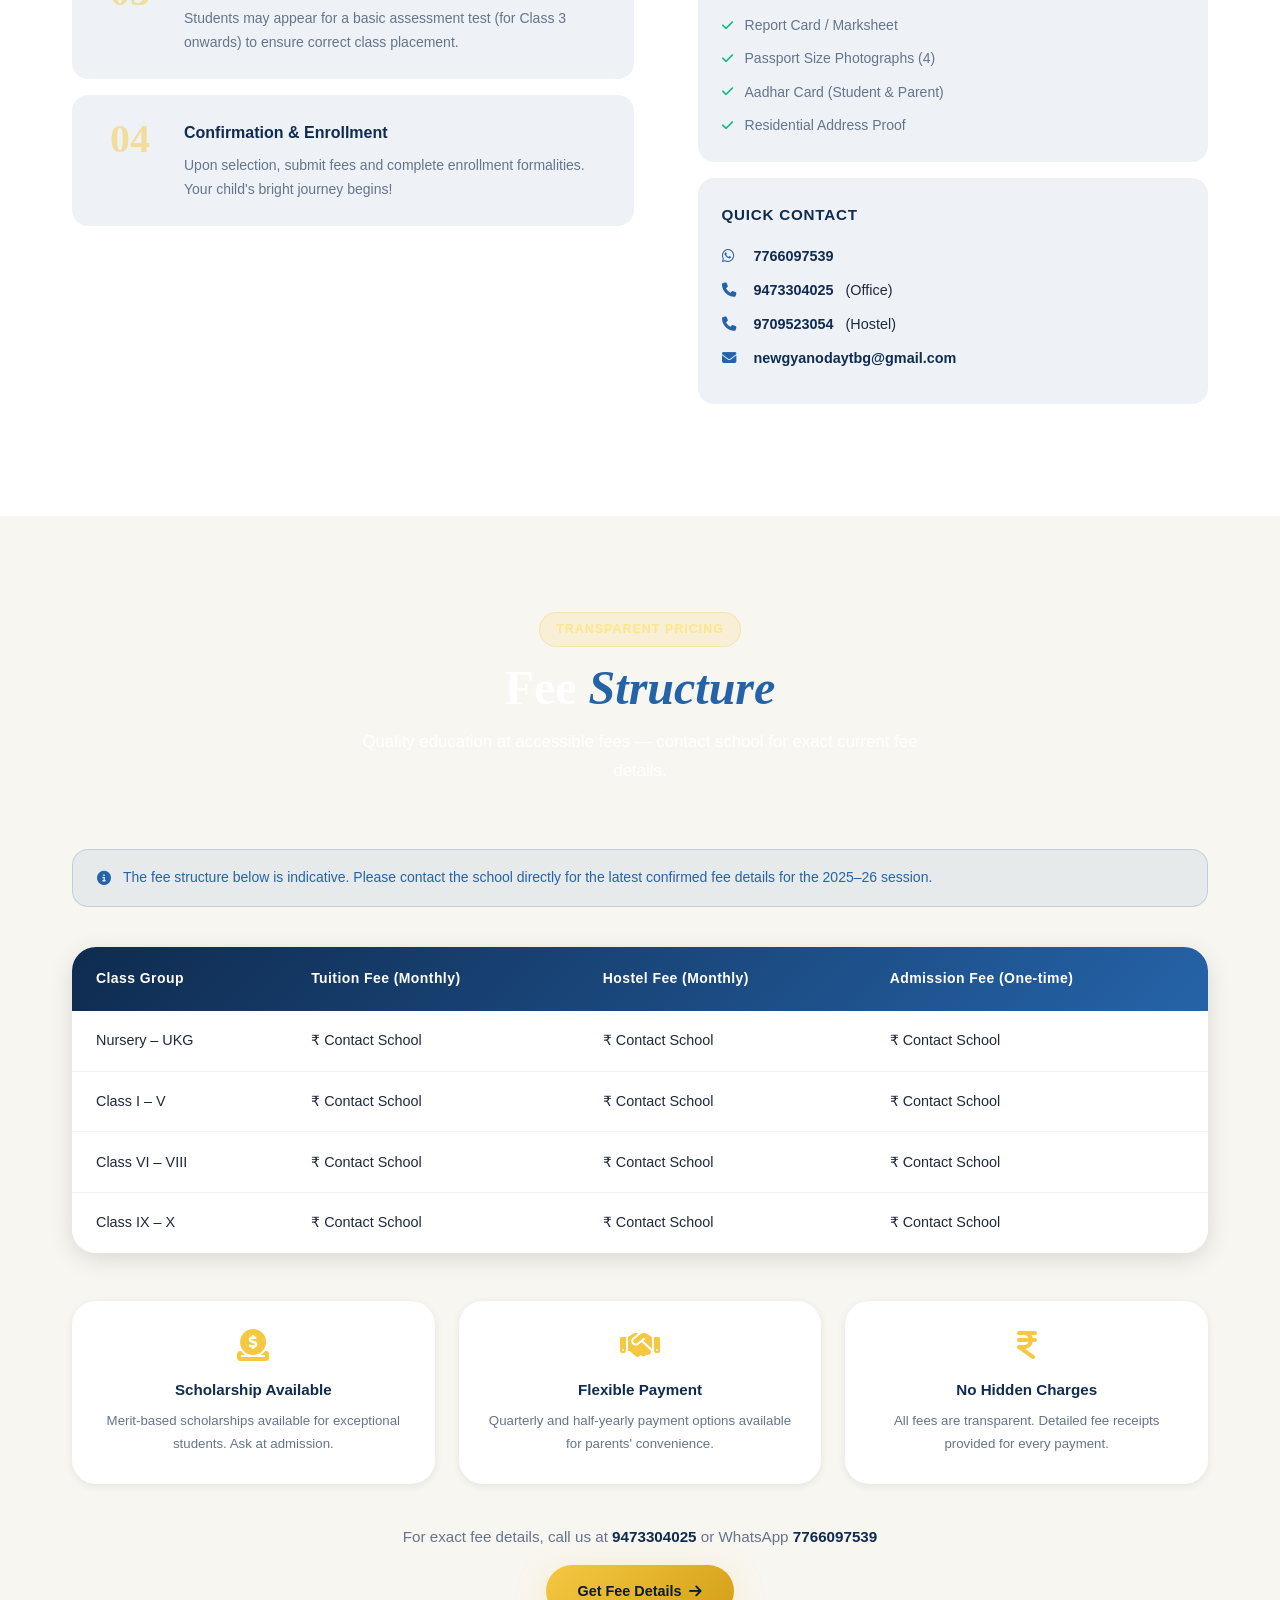
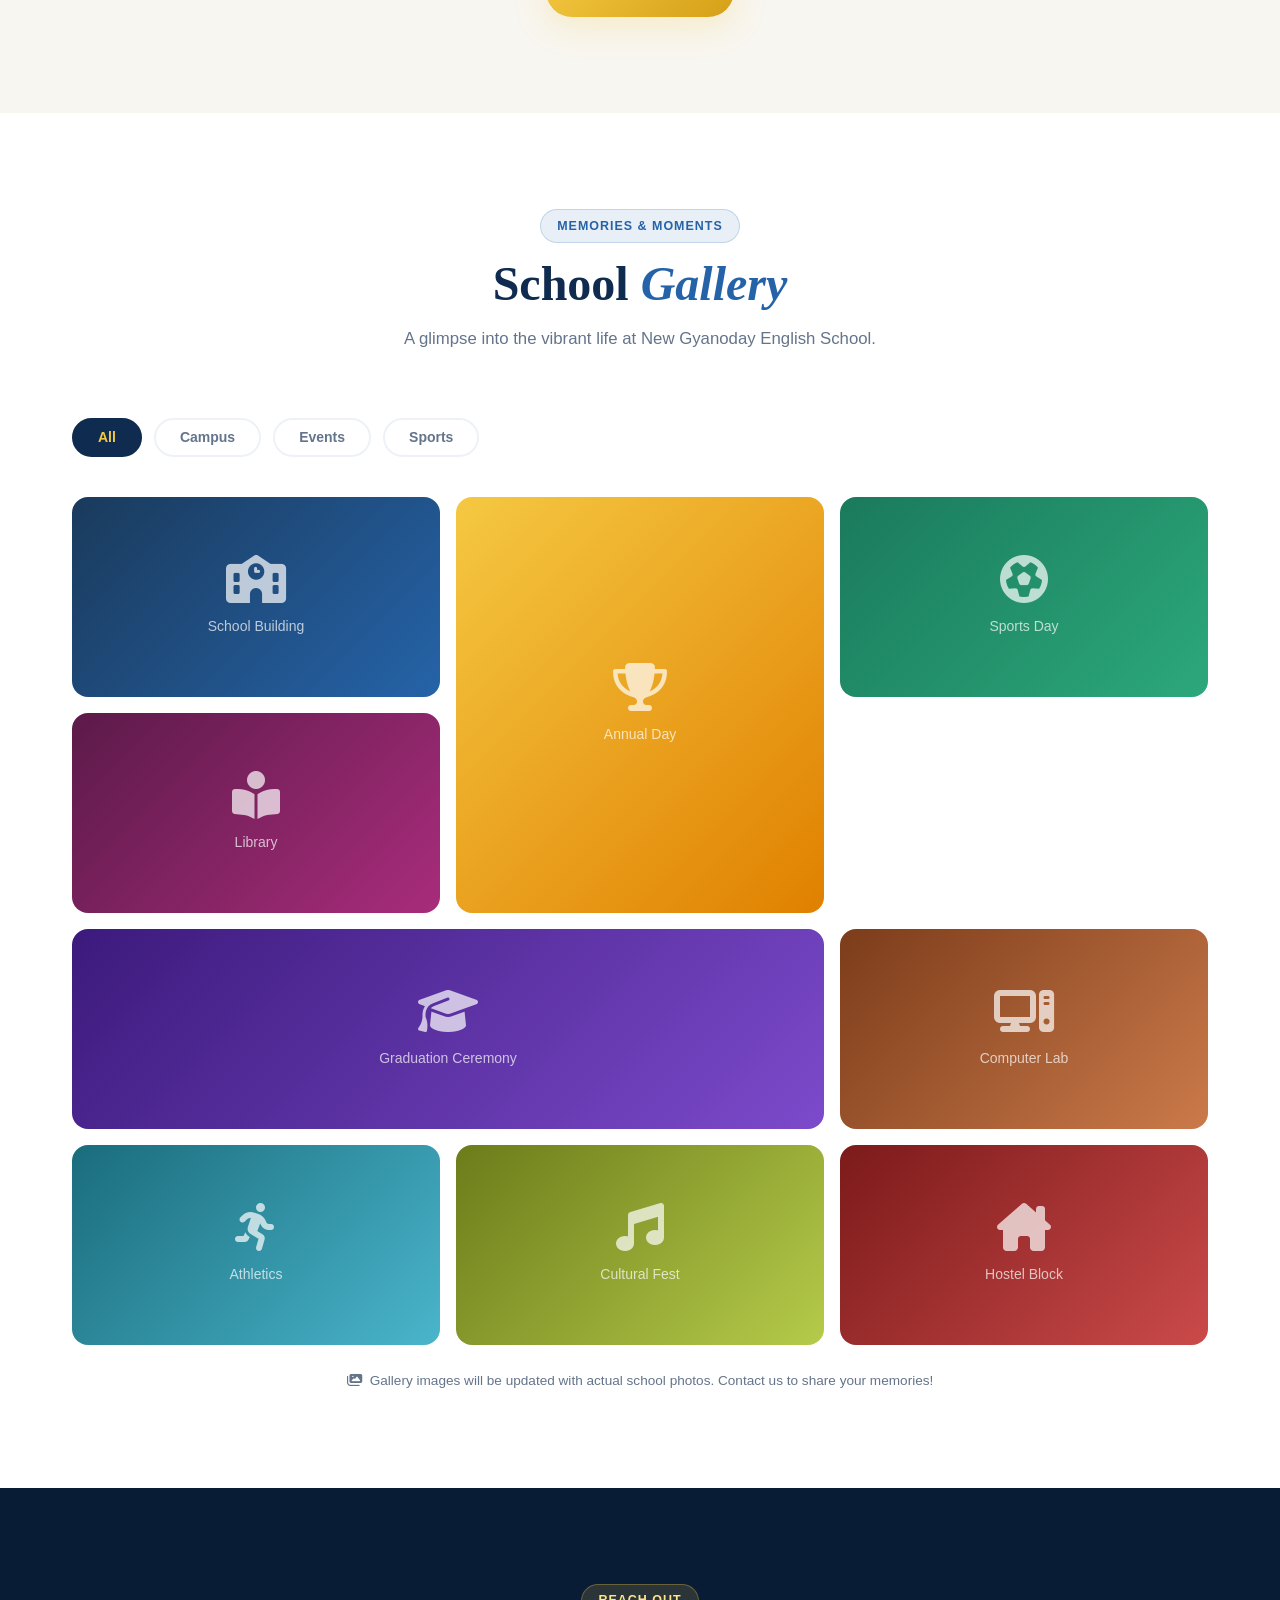
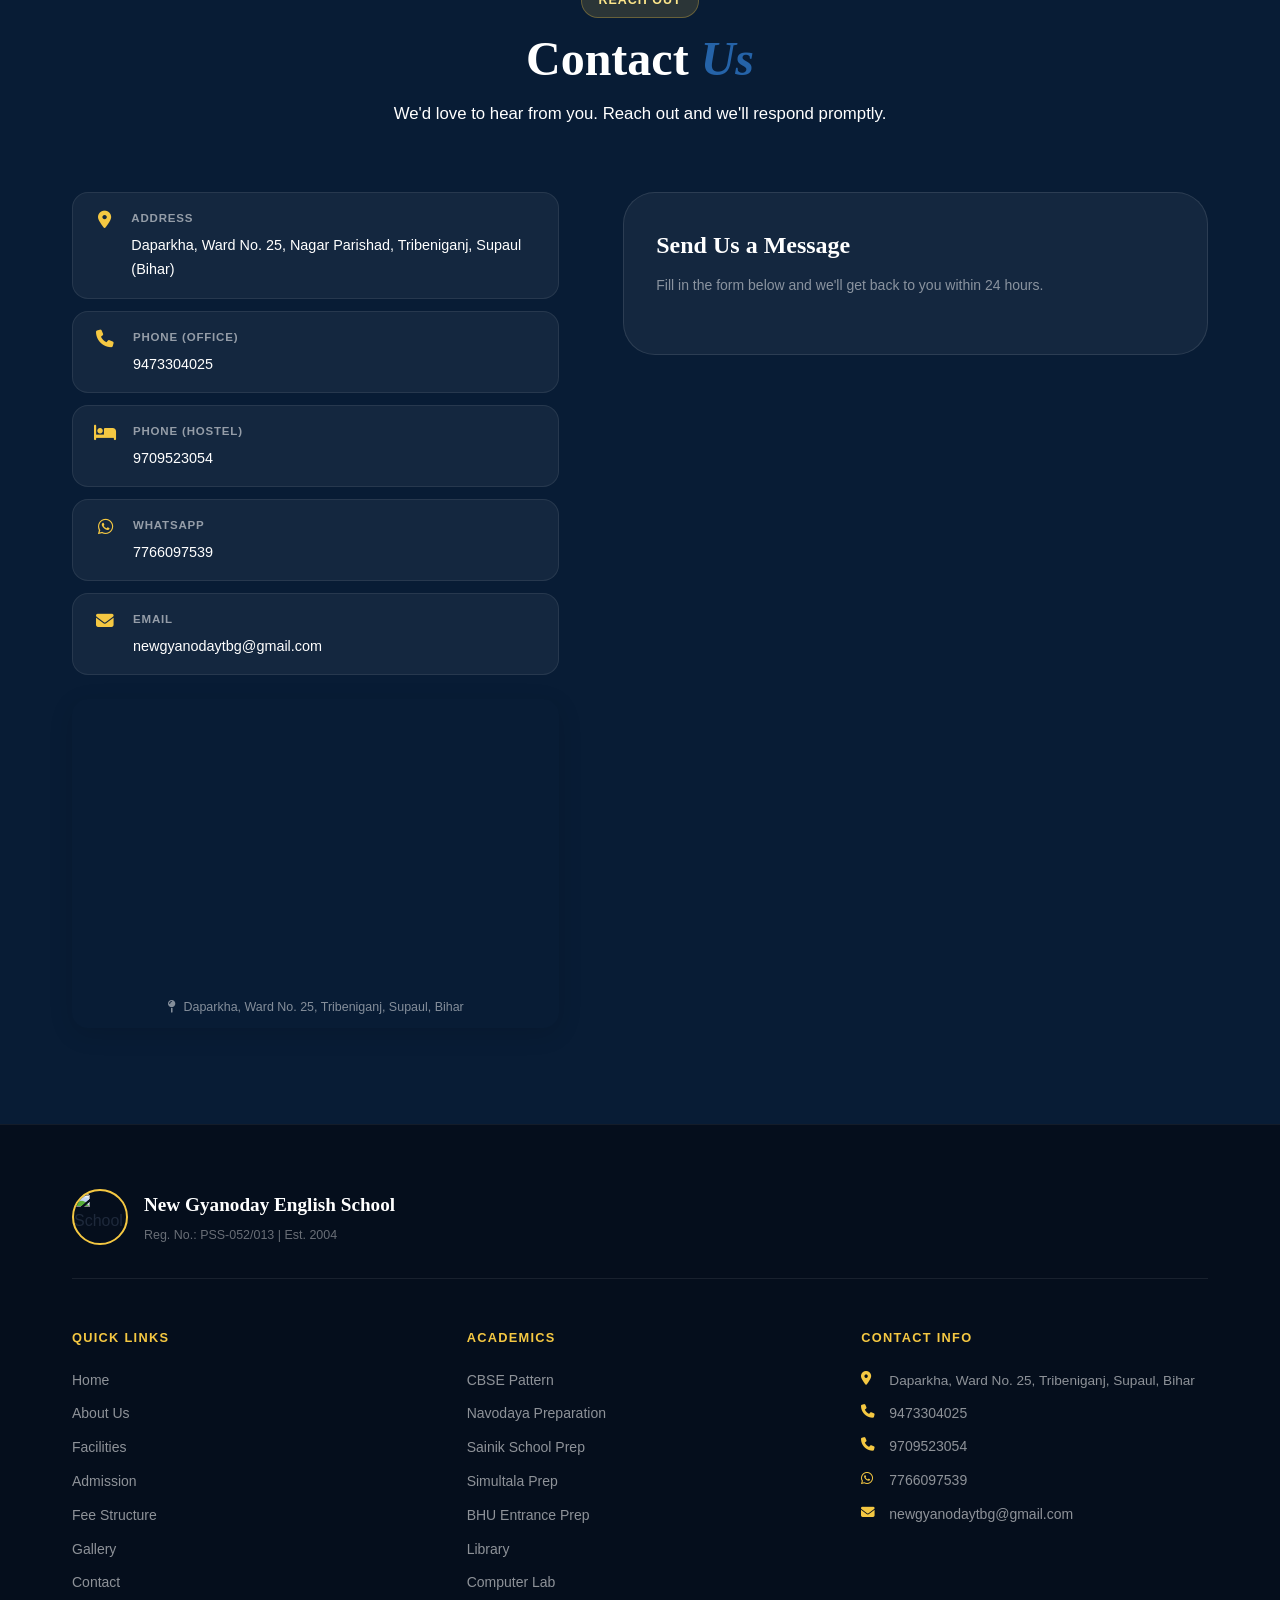
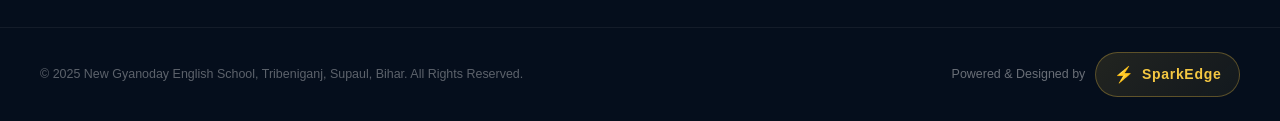
==== commit 7501fe10: "Update index.html" ====
--- a/index.html
+++ b/index.html
@@ -645,7 +645,7 @@
         </div>
         <div class="footer-sparkedge-credit">
           <span class="credit-text">Powered &amp; Designed by</span>
-          <a href="https://sparkedgeagency.github.io/sparkedgeagency/" target="_blank" class="sparkedge-link">
+          <a href="https://sparkedge555.github.io/sparkedgeagency/" target="_blank" class="sparkedge-link">
             <span class="spark-icon">⚡</span>
             <span class="spark-name">SparkEdge</span>
           </a>
--- a/style.css
+++ b/style.css
@@ -0,0 +1,628 @@
+/* ======================================================
+   NEW GYANODAY ENGLISH SCHOOL — style.css
+   Author: SparkEdge | Premium School Website
+   ====================================================== */
+
+/* ---- CSS Variables ---- */
+:root {
+  --navy: #0f2b4f;
+  --navy-dark: #081c35;
+  --navy-mid: #1a3a5c;
+  --blue: #2563a8;
+  --blue-light: #3b82d8;
+  --gold: #f5c842;
+  --gold-dark: #d4a017;
+  --gold-light: #fde68a;
+  --white: #ffffff;
+  --off-white: #f8f6f0;
+  --gray-light: #eef2f7;
+  --gray: #94a3b8;
+  --gray-dark: #475569;
+  --text: #1e293b;
+  --text-light: #64748b;
+  --green: #10b981;
+  --dark-bg: #0a1628;
+
+  --shadow-sm: 0 2px 8px rgba(0,0,0,0.08);
+  --shadow-md: 0 6px 24px rgba(0,0,0,0.12);
+  --shadow-lg: 0 16px 48px rgba(0,0,0,0.16);
+  --shadow-gold: 0 8px 32px rgba(245,200,66,0.25);
+
+  --radius-sm: 8px;
+  --radius-md: 16px;
+  --radius-lg: 24px;
+  --radius-xl: 32px;
+
+  --font-heading: 'Playfair Display', serif;
+  --font-body: 'DM Sans', sans-serif;
+  --font-ui: 'Space Grotesk', sans-serif;
+
+  --transition: 0.3s ease;
+  --transition-slow: 0.6s ease;
+}
+
+/* ---- Reset ---- */
+*, *::before, *::after { box-sizing: border-box; margin: 0; padding: 0; }
+html { scroll-behavior: smooth; font-size: 16px; }
+body {
+  font-family: var(--font-body);
+  color: var(--text);
+  background: var(--white);
+  overflow-x: hidden;
+  line-height: 1.7;
+}
+img { max-width: 100%; height: auto; display: block; }
+a { text-decoration: none; color: inherit; }
+ul { list-style: none; }
+button { cursor: pointer; border: none; background: none; font-family: inherit; }
+
+/* ---- Preloader ---- */
+#preloader {
+  position: fixed; inset: 0;
+  background: var(--navy-dark);
+  display: flex; align-items: center; justify-content: center;
+  z-index: 9999;
+  transition: opacity 0.5s ease, visibility 0.5s ease;
+}
+#preloader.hide { opacity: 0; visibility: hidden; }
+.preloader-inner { text-align: center; display: flex; flex-direction: column; align-items: center; gap: 1rem; }
+.preloader-logo img { width: 80px; height: 80px; border-radius: 50%; border: 3px solid var(--gold); animation: preloaderPulse 1.5s ease infinite; }
+@keyframes preloaderPulse { 0%,100%{transform:scale(1);}50%{transform:scale(1.1);} }
+.preloader-text { color: var(--white); font-family: var(--font-heading); font-size: 1.2rem; opacity: 0.9; }
+.preloader-bar { width: 200px; height: 4px; background: rgba(255,255,255,0.15); border-radius: 2px; overflow: hidden; }
+.preloader-fill { height: 100%; width: 0; background: linear-gradient(90deg, var(--gold), var(--gold-dark)); border-radius: 2px; animation: loadFill 1.8s ease forwards; }
+@keyframes loadFill { to { width: 100%; } }
+
+/* ---- Navbar ---- */
+#navbar {
+  position: fixed; top: 0; left: 0; right: 0; z-index: 1000;
+  padding: 0.75rem 0;
+  background: transparent;
+  transition: background var(--transition), box-shadow var(--transition), padding var(--transition);
+}
+#navbar.scrolled {
+  background: rgba(8,28,53,0.96);
+  backdrop-filter: blur(16px);
+  box-shadow: 0 4px 24px rgba(0,0,0,0.25);
+  padding: 0.5rem 0;
+}
+.nav-container {
+  max-width: 1280px; margin: 0 auto; padding: 0 2rem;
+  display: flex; align-items: center; justify-content: space-between;
+  gap: 1rem;
+}
+.nav-brand { display: flex; align-items: center; gap: 0.75rem; text-decoration: none; flex-shrink: 0; }
+.nav-logo { width: 48px; height: 48px; border-radius: 50%; border: 2px solid var(--gold); transition: transform var(--transition); }
+.nav-brand:hover .nav-logo { transform: rotate(10deg) scale(1.05); }
+.nav-brand-text { display: flex; flex-direction: column; }
+.brand-name { color: var(--gold); font-family: var(--font-heading); font-weight: 700; font-size: 1.05rem; line-height: 1.2; }
+.brand-sub { color: rgba(255,255,255,0.75); font-family: var(--font-ui); font-size: 0.7rem; letter-spacing: 0.05em; text-transform: uppercase; }
+.nav-links { display: flex; align-items: center; gap: 0.25rem; }
+.nav-link {
+  color: rgba(255,255,255,0.85);
+  font-family: var(--font-ui);
+  font-size: 0.875rem;
+  font-weight: 500;
+  padding: 0.5rem 0.875rem;
+  border-radius: 999px;
+  transition: color var(--transition), background var(--transition);
+  position: relative;
+}
+.nav-link:hover, .nav-link.active {
+  color: var(--gold);
+  background: rgba(245,200,66,0.1);
+}
+.nav-toggle {
+  display: none; flex-direction: column; gap: 5px;
+  width: 36px; height: 36px; align-items: center; justify-content: center;
+  border-radius: var(--radius-sm); background: rgba(255,255,255,0.1);
+  transition: background var(--transition);
+}
+.nav-toggle:hover { background: rgba(245,200,66,0.15); }
+.nav-toggle span { display: block; width: 20px; height: 2px; background: var(--white); border-radius: 2px; transition: all 0.3s ease; }
+
+/* ---- Hero ---- */
+.hero {
+  min-height: 100vh;
+  background: var(--dark-bg);
+  position: relative;
+  display: flex; align-items: center; justify-content: center;
+  overflow: hidden;
+  padding: 6rem 2rem 4rem;
+}
+.hero-bg { position: absolute; inset: 0; overflow: hidden; }
+.hero-orb {
+  position: absolute; border-radius: 50%; filter: blur(80px); opacity: 0.35;
+  animation: orbFloat 8s ease-in-out infinite;
+}
+.orb1 { width: 600px; height: 600px; background: radial-gradient(circle, var(--blue) 0%, transparent 70%); top: -200px; left: -100px; }
+.orb2 { width: 400px; height: 400px; background: radial-gradient(circle, var(--gold) 0%, transparent 70%); bottom: -100px; right: -50px; animation-delay: -4s; opacity: 0.2; }
+.orb3 { width: 300px; height: 300px; background: radial-gradient(circle, #7c3bed 0%, transparent 70%); top: 50%; right: 25%; animation-delay: -2s; opacity: 0.15; }
+@keyframes orbFloat { 0%,100%{transform:translateY(0) scale(1);}50%{transform:translateY(-30px) scale(1.05);} }
+.hero-grid {
+  position: absolute; inset: 0;
+  background-image: linear-gradient(rgba(255,255,255,0.02) 1px, transparent 1px), linear-gradient(90deg, rgba(255,255,255,0.02) 1px, transparent 1px);
+  background-size: 60px 60px;
+}
+.hero-content {
+  position: relative; z-index: 2;
+  max-width: 860px; text-align: center;
+  display: flex; flex-direction: column; align-items: center; gap: 1.75rem;
+  animation: heroReveal 1s ease forwards;
+}
+@keyframes heroReveal { from{opacity:0;transform:translateY(30px);}to{opacity:1;transform:translateY(0);} }
+.hero-badge {
+  display: inline-flex; align-items: center; gap: 0.6rem;
+  background: rgba(245,200,66,0.12);
+  border: 1px solid rgba(245,200,66,0.3);
+  color: var(--gold-light);
+  padding: 0.5rem 1.25rem;
+  border-radius: 999px;
+  font-family: var(--font-ui); font-size: 0.8rem; letter-spacing: 0.04em;
+}
+.badge-dot { width: 8px; height: 8px; background: var(--gold); border-radius: 50%; animation: blink 2s ease infinite; flex-shrink: 0; }
+@keyframes blink { 0%,100%{opacity:1;}50%{opacity:0.3;} }
+.hero-title {
+  font-family: var(--font-heading);
+  font-size: clamp(2.8rem, 6vw, 5.5rem);
+  line-height: 1.1;
+  color: var(--white);
+  font-weight: 900;
+  display: flex; flex-direction: column; gap: 0.1em;
+}
+.title-line { display: block; animation: lineReveal 0.8s ease forwards; opacity: 0; }
+.title-line:nth-child(1) { animation-delay: 0.3s; }
+.title-line:nth-child(2) { animation-delay: 0.5s; }
+.title-line:nth-child(3) { animation-delay: 0.7s; }
+@keyframes lineReveal { from{opacity:0;transform:translateY(20px);}to{opacity:1;transform:translateY(0);} }
+.title-line.accent {
+  color: transparent;
+  background: linear-gradient(135deg, var(--gold), var(--gold-dark));
+  -webkit-background-clip: text; background-clip: text;
+  font-style: italic;
+}
+.hero-desc { color: rgba(255,255,255,0.7); font-size: 1.15rem; max-width: 580px; line-height: 1.8; }
+.hero-actions { display: flex; gap: 1rem; flex-wrap: wrap; justify-content: center; }
+.hero-stats {
+  display: flex; align-items: center; gap: 0;
+  background: rgba(255,255,255,0.05);
+  border: 1px solid rgba(255,255,255,0.1);
+  border-radius: var(--radius-lg);
+  padding: 1.25rem 2rem;
+  flex-wrap: wrap; justify-content: center; gap: 0;
+}
+.stat { text-align: center; padding: 0 2rem; }
+.stat-num { display: block; font-family: var(--font-heading); font-size: 2rem; font-weight: 900; color: var(--gold); }
+.stat-label { display: block; font-size: 0.75rem; color: rgba(255,255,255,0.55); text-transform: uppercase; letter-spacing: 0.06em; margin-top: 0.2rem; }
+.stat-divider { width: 1px; height: 50px; background: rgba(255,255,255,0.12); }
+.hero-scroll-hint {
+  position: absolute; bottom: 2rem; left: 50%; transform: translateX(-50%);
+  display: flex; flex-direction: column; align-items: center; gap: 0.5rem;
+  color: rgba(255,255,255,0.4); font-size: 0.72rem; text-transform: uppercase; letter-spacing: 0.1em;
+}
+.scroll-line { width: 1px; height: 40px; background: linear-gradient(to bottom, rgba(255,255,255,0.4), transparent); animation: scrollLine 2s ease-in-out infinite; }
+@keyframes scrollLine { 0%,100%{opacity:0.4;transform:scaleY(1);}50%{opacity:1;transform:scaleY(0.6);} }
+
+/* ---- Buttons ---- */
+.btn {
+  display: inline-flex; align-items: center; gap: 0.5rem;
+  padding: 0.85rem 2rem; border-radius: 999px;
+  font-family: var(--font-ui); font-weight: 600; font-size: 0.9rem;
+  transition: all var(--transition); cursor: pointer;
+}
+.btn-primary {
+  background: linear-gradient(135deg, var(--gold), var(--gold-dark));
+  color: var(--navy-dark);
+  box-shadow: var(--shadow-gold);
+}
+.btn-primary:hover { transform: translateY(-2px); box-shadow: 0 12px 40px rgba(245,200,66,0.4); filter: brightness(1.05); }
+.btn-outline {
+  background: transparent;
+  color: var(--white);
+  border: 2px solid rgba(255,255,255,0.3);
+}
+.btn-outline:hover { border-color: var(--gold); color: var(--gold); background: rgba(245,200,66,0.07); }
+
+/* ---- Ticker ---- */
+.ticker-wrap {
+  background: var(--navy-dark);
+  border-top: 2px solid var(--gold);
+  display: flex; align-items: stretch; overflow: hidden;
+}
+.ticker-label {
+  background: var(--gold);
+  color: var(--navy-dark);
+  padding: 0.6rem 1.25rem;
+  font-family: var(--font-ui); font-weight: 700; font-size: 0.8rem;
+  letter-spacing: 0.06em; text-transform: uppercase;
+  display: flex; align-items: center; gap: 0.5rem;
+  flex-shrink: 0; white-space: nowrap;
+}
+.ticker-content {
+  display: flex; align-items: center; overflow: hidden; flex: 1;
+  animation: ticker 40s linear infinite;
+  white-space: nowrap;
+}
+.ticker-content span {
+  color: rgba(255,255,255,0.85);
+  font-family: var(--font-ui); font-size: 0.82rem;
+  padding: 0.6rem 3rem;
+}
+@keyframes ticker { 0%{transform:translateX(100%);}100%{transform:translateX(-200%);} }
+
+/* ---- Section Globals ---- */
+.section { padding: 6rem 0; }
+.container { max-width: 1200px; margin: 0 auto; padding: 0 2rem; }
+.section-header { text-align: center; margin-bottom: 4rem; }
+.section-header.light .section-title, .section-header.light .section-subtitle { color: var(--white); }
+.section-header.light .section-tag { background: rgba(245,200,66,0.15); color: var(--gold-light); border-color: rgba(245,200,66,0.3); }
+.section-tag {
+  display: inline-block;
+  background: rgba(37,99,168,0.1); color: var(--blue);
+  border: 1px solid rgba(37,99,168,0.2);
+  padding: 0.35rem 1rem; border-radius: 999px;
+  font-family: var(--font-ui); font-size: 0.78rem; font-weight: 600;
+  letter-spacing: 0.08em; text-transform: uppercase; margin-bottom: 0.75rem;
+}
+.section-title {
+  font-family: var(--font-heading); font-size: clamp(2rem, 4vw, 3rem);
+  font-weight: 900; color: var(--navy); line-height: 1.2; margin-bottom: 0.75rem;
+}
+.section-title em { font-style: italic; color: var(--blue); }
+.section-subtitle { color: var(--text-light); font-size: 1.05rem; max-width: 560px; margin: 0 auto; }
+
+/* ---- About ---- */
+.about-section { background: var(--off-white); }
+.about-grid { display: grid; grid-template-columns: 1fr 1.4fr; gap: 5rem; align-items: center; }
+.about-image-col { position: relative; display: flex; align-items: center; justify-content: center; }
+.about-image-card.main-card {
+  width: 320px; height: 320px;
+  background: linear-gradient(135deg, var(--navy), var(--blue));
+  border-radius: 50%; display: flex; align-items: center; justify-content: center;
+  box-shadow: var(--shadow-lg);
+  position: relative; overflow: visible;
+}
+.school-emblem { position: relative; }
+.school-emblem img { width: 180px; height: 180px; border-radius: 50%; border: 4px solid var(--gold); }
+.emblem-ring {
+  position: absolute; inset: 0; border-radius: 50%; border: 2px solid;
+  animation: ringPulse 3s ease infinite;
+}
+.ring1 { inset: -20px; border-color: rgba(245,200,66,0.3); }
+.ring2 { inset: -40px; border-color: rgba(245,200,66,0.15); animation-delay: -1.5s; }
+@keyframes ringPulse { 0%,100%{transform:scale(1);opacity:1;}50%{transform:scale(1.05);opacity:0.6;} }
+.about-card-float {
+  position: absolute; background: var(--white); border-radius: var(--radius-md);
+  padding: 0.875rem 1.25rem; box-shadow: var(--shadow-md);
+  display: flex; align-items: center; gap: 0.75rem; z-index: 2;
+}
+.about-card-float i { color: var(--blue); font-size: 1.2rem; }
+.about-card-float div { display: flex; flex-direction: column; }
+.about-card-float strong { font-size: 0.8rem; color: var(--navy); font-family: var(--font-ui); font-weight: 600; }
+.about-card-float span { font-size: 0.75rem; color: var(--text-light); }
+.about-card-float:first-of-type { bottom: 20px; left: -20px; }
+.about-card-float.float2 { top: 20px; right: -10px; }
+.about-heading { font-family: var(--font-heading); font-size: 1.8rem; color: var(--navy); margin-bottom: 1rem; }
+.about-text-col > p { color: var(--text-light); margin-bottom: 1rem; font-size: 0.97rem; }
+.about-highlights { display: grid; grid-template-columns: 1fr 1fr; gap: 1rem; margin: 1.75rem 0; }
+.highlight-item {
+  display: flex; gap: 1rem; align-items: flex-start;
+  background: var(--white); padding: 1rem; border-radius: var(--radius-md);
+  box-shadow: var(--shadow-sm); transition: transform var(--transition), box-shadow var(--transition);
+}
+.highlight-item:hover { transform: translateY(-3px); box-shadow: var(--shadow-md); }
+.highlight-icon {
+  width: 40px; height: 40px; border-radius: var(--radius-sm);
+  background: linear-gradient(135deg, var(--navy), var(--blue));
+  display: flex; align-items: center; justify-content: center;
+  color: var(--gold); font-size: 1rem; flex-shrink: 0;
+}
+.highlight-item div { display: flex; flex-direction: column; gap: 0.2rem; }
+.highlight-item strong { font-size: 0.85rem; color: var(--navy); font-family: var(--font-ui); }
+.highlight-item span { font-size: 0.78rem; color: var(--text-light); }
+.leadership-cards { display: flex; gap: 1rem; flex-wrap: wrap; margin-top: 0.5rem; }
+.leader-card {
+  display: flex; align-items: center; gap: 0.875rem;
+  background: var(--white); padding: 1rem 1.5rem;
+  border-radius: var(--radius-md); border-left: 4px solid var(--gold);
+  box-shadow: var(--shadow-sm); flex: 1; min-width: 200px;
+}
+.leader-avatar {
+  width: 48px; height: 48px; border-radius: 50%;
+  background: linear-gradient(135deg, var(--navy), var(--blue));
+  display: flex; align-items: center; justify-content: center;
+  color: var(--gold); font-family: var(--font-heading); font-size: 1rem; font-weight: 700;
+  flex-shrink: 0;
+}
+.leader-card div { display: flex; flex-direction: column; }
+.leader-card strong { font-size: 0.9rem; color: var(--navy); }
+.leader-card span { font-size: 0.75rem; color: var(--text-light); }
+
+/* ---- Facilities ---- */
+.facilities-section { background: var(--navy-dark); }
+.facilities-grid {
+  display: grid; grid-template-columns: repeat(3, 1fr); gap: 1.5rem; margin-bottom: 3.5rem;
+}
+.facility-card {
+  background: rgba(255,255,255,0.04); border: 1px solid rgba(255,255,255,0.08);
+  border-radius: var(--radius-lg); padding: 2rem 1.75rem;
+  transition: all var(--transition); position: relative; overflow: hidden;
+}
+.facility-card::before {
+  content: ''; position: absolute; inset: 0;
+  background: linear-gradient(135deg, rgba(37,99,168,0.1), transparent);
+  opacity: 0; transition: opacity var(--transition);
+}
+.facility-card:hover { transform: translateY(-4px); border-color: rgba(245,200,66,0.3); box-shadow: 0 8px 32px rgba(0,0,0,0.3); }
+.facility-card:hover::before { opacity: 1; }
+.facility-card.highlight-fac { background: rgba(245,200,66,0.08); border-color: rgba(245,200,66,0.25); }
+.fac-icon {
+  width: 56px; height: 56px; border-radius: var(--radius-md);
+  background: linear-gradient(135deg, var(--blue), var(--navy));
+  display: flex; align-items: center; justify-content: center;
+  color: var(--gold); font-size: 1.4rem; margin-bottom: 1.25rem;
+  transition: transform var(--transition);
+}
+.facility-card:hover .fac-icon { transform: scale(1.1) rotate(-5deg); }
+.facility-card h4 { font-family: var(--font-ui); font-size: 1rem; font-weight: 700; color: var(--white); margin-bottom: 0.6rem; }
+.facility-card p { font-size: 0.85rem; color: rgba(255,255,255,0.55); line-height: 1.6; }
+.infra-table-wrap { background: rgba(255,255,255,0.04); border: 1px solid rgba(255,255,255,0.1); border-radius: var(--radius-lg); overflow: hidden; }
+.table-title { color: var(--gold); font-family: var(--font-ui); font-size: 1rem; font-weight: 700; padding: 1.5rem 2rem; border-bottom: 1px solid rgba(255,255,255,0.08); }
+.infra-table { padding: 0.5rem 0; }
+.infra-row {
+  display: flex; justify-content: space-between; align-items: center;
+  padding: 0.75rem 2rem; border-bottom: 1px solid rgba(255,255,255,0.05);
+  transition: background var(--transition);
+}
+.infra-row:last-child { border-bottom: none; }
+.infra-row:hover { background: rgba(255,255,255,0.04); }
+.infra-row span:first-child { color: rgba(255,255,255,0.55); font-size: 0.875rem; }
+.infra-row span:last-child { color: var(--white); font-weight: 600; font-family: var(--font-ui); font-size: 0.875rem; }
+
+/* ---- Admission ---- */
+.admission-section { background: var(--white); }
+.admission-grid { display: grid; grid-template-columns: 1.1fr 1fr; gap: 4rem; align-items: start; }
+.step-card {
+  display: flex; gap: 1.5rem; align-items: flex-start;
+  padding: 1.5rem; border-radius: var(--radius-md);
+  background: var(--gray-light); margin-bottom: 1rem;
+  transition: all var(--transition); border-left: 4px solid transparent;
+}
+.step-card:hover { background: var(--off-white); border-left-color: var(--gold); box-shadow: var(--shadow-sm); }
+.step-num {
+  font-family: var(--font-heading); font-size: 2.5rem; font-weight: 900;
+  color: var(--gold); line-height: 1; flex-shrink: 0; width: 60px; text-align: center;
+  opacity: 0.5; transition: opacity var(--transition);
+}
+.step-card:hover .step-num { opacity: 1; }
+.step-body h4 { font-family: var(--font-ui); font-size: 1rem; font-weight: 700; color: var(--navy); margin-bottom: 0.5rem; }
+.step-body p { font-size: 0.875rem; color: var(--text-light); }
+.admission-info-card {
+  background: var(--gray-light); border-radius: var(--radius-md);
+  padding: 1.5rem; margin-bottom: 1rem;
+}
+.admission-info-card h3 { font-family: var(--font-ui); font-size: 0.95rem; font-weight: 700; color: var(--navy); margin-bottom: 1rem; text-transform: uppercase; letter-spacing: 0.05em; }
+.class-list { display: flex; flex-wrap: wrap; gap: 0.5rem; }
+.class-list span {
+  background: var(--white); border: 1px solid rgba(37,99,168,0.2);
+  color: var(--blue); padding: 0.35rem 0.875rem; border-radius: 999px;
+  font-family: var(--font-ui); font-size: 0.8rem; font-weight: 600;
+  transition: all var(--transition);
+}
+.class-list span:hover { background: var(--blue); color: var(--white); }
+.doc-card ul { display: flex; flex-direction: column; gap: 0.6rem; }
+.doc-card li { display: flex; align-items: center; gap: 0.75rem; font-size: 0.875rem; color: var(--text-light); }
+.doc-card li i { color: var(--green); font-size: 0.8rem; }
+.contact-mini p { display: flex; align-items: center; gap: 0.75rem; font-size: 0.9rem; margin-bottom: 0.6rem; }
+.contact-mini i { color: var(--blue); width: 20px; }
+.contact-mini a { color: var(--navy); font-weight: 600; transition: color var(--transition); }
+.contact-mini a:hover { color: var(--blue); }
+
+/* ---- Fee Structure ---- */
+.fee-section { background: var(--off-white); }
+.fee-note {
+  display: flex; align-items: center; gap: 0.75rem;
+  background: rgba(37,99,168,0.08); border: 1px solid rgba(37,99,168,0.2);
+  border-radius: var(--radius-md); padding: 1rem 1.5rem;
+  margin-bottom: 2.5rem; font-size: 0.875rem; color: var(--blue);
+}
+.fee-note i { flex-shrink: 0; }
+.fee-table-wrap { overflow-x: auto; border-radius: var(--radius-lg); box-shadow: var(--shadow-md); margin-bottom: 3rem; }
+.fee-table { width: 100%; border-collapse: collapse; background: var(--white); }
+.fee-table thead tr { background: linear-gradient(135deg, var(--navy), var(--blue)); }
+.fee-table th { padding: 1.25rem 1.5rem; text-align: left; color: var(--white); font-family: var(--font-ui); font-size: 0.875rem; font-weight: 600; letter-spacing: 0.03em; }
+.fee-table td { padding: 1.1rem 1.5rem; border-bottom: 1px solid var(--gray-light); font-size: 0.9rem; color: var(--text); }
+.fee-table tr:last-child td { border-bottom: none; }
+.fee-table tbody tr:hover { background: var(--gray-light); }
+.fee-extras { display: grid; grid-template-columns: repeat(3, 1fr); gap: 1.5rem; margin-bottom: 2.5rem; }
+.fee-extra-card {
+  background: var(--white); border-radius: var(--radius-lg); padding: 1.75rem;
+  text-align: center; box-shadow: var(--shadow-sm);
+  transition: transform var(--transition), box-shadow var(--transition);
+}
+.fee-extra-card:hover { transform: translateY(-4px); box-shadow: var(--shadow-md); }
+.fee-extra-card i { font-size: 2rem; color: var(--gold); margin-bottom: 1rem; display: block; }
+.fee-extra-card h4 { font-family: var(--font-ui); font-size: 0.95rem; font-weight: 700; color: var(--navy); margin-bottom: 0.5rem; }
+.fee-extra-card p { font-size: 0.83rem; color: var(--text-light); }
+.fee-cta { text-align: center; }
+.fee-cta p { margin-bottom: 1rem; color: var(--text-light); font-size: 0.95rem; }
+.fee-cta strong { color: var(--navy); }
+
+/* ---- Gallery ---- */
+.gallery-section { background: var(--white); }
+.gallery-tabs { display: flex; gap: 0.75rem; margin-bottom: 2.5rem; flex-wrap: wrap; }
+.gtab {
+  padding: 0.6rem 1.5rem; border-radius: 999px;
+  font-family: var(--font-ui); font-size: 0.875rem; font-weight: 600;
+  color: var(--text-light); border: 2px solid var(--gray-light);
+  transition: all var(--transition);
+}
+.gtab.active, .gtab:hover { background: var(--navy); color: var(--gold); border-color: var(--navy); }
+.gallery-grid {
+  display: grid;
+  grid-template-columns: repeat(3, 1fr);
+  grid-template-rows: auto;
+  gap: 1rem; margin-bottom: 1.5rem;
+}
+.gallery-item { border-radius: var(--radius-md); overflow: hidden; cursor: pointer; transition: transform var(--transition); }
+.gallery-item.tall { grid-row: span 2; }
+.gallery-item.wide { grid-column: span 2; }
+.gallery-item:hover { transform: scale(1.02); }
+.gallery-img-wrap { width: 100%; height: 200px; display: flex; align-items: center; justify-content: center; position: relative; transition: filter var(--transition); }
+.gallery-item.tall .gallery-img-wrap { height: 100%; min-height: 416px; }
+.gallery-item.wide .gallery-img-wrap { height: 200px; }
+.gallery-img-wrap:hover { filter: brightness(1.1); }
+.gallery-placeholder { display: flex; flex-direction: column; align-items: center; gap: 0.75rem; color: rgba(255,255,255,0.7); }
+.gallery-placeholder span { font-family: var(--font-ui); font-size: 0.875rem; }
+.gallery-note { text-align: center; color: var(--text-light); font-size: 0.85rem; display: flex; align-items: center; justify-content: center; gap: 0.5rem; }
+
+/* ---- Contact ---- */
+.contact-section { background: var(--navy-dark); }
+.contact-grid { display: grid; grid-template-columns: 1fr 1.2fr; gap: 4rem; }
+.contact-card-block { margin-bottom: 1.5rem; }
+.contact-icon-card {
+  display: flex; align-items: flex-start; gap: 1rem;
+  background: rgba(255,255,255,0.05); border: 1px solid rgba(255,255,255,0.08);
+  border-radius: var(--radius-md); padding: 1rem 1.25rem; margin-bottom: 0.75rem;
+  transition: background var(--transition), border-color var(--transition);
+}
+.contact-icon-card:hover { background: rgba(255,255,255,0.08); border-color: rgba(245,200,66,0.3); }
+.contact-icon-card i { color: var(--gold); font-size: 1.1rem; width: 24px; text-align: center; margin-top: 2px; }
+.contact-icon-card div { display: flex; flex-direction: column; gap: 0.25rem; }
+.contact-icon-card strong { color: rgba(255,255,255,0.55); font-size: 0.72rem; text-transform: uppercase; letter-spacing: 0.07em; font-family: var(--font-ui); }
+.contact-icon-card span, .contact-icon-card a { color: var(--white); font-size: 0.9rem; transition: color var(--transition); }
+.contact-icon-card a:hover { color: var(--gold); }
+.map-wrap { border-radius: var(--radius-md); overflow: hidden; box-shadow: var(--shadow-md); }
+.map-caption { color: rgba(255,255,255,0.5); font-size: 0.78rem; text-align: center; padding: 0.6rem; display: flex; align-items: center; justify-content: center; gap: 0.5rem; }
+.form-card {
+  background: rgba(255,255,255,0.05); border: 1px solid rgba(255,255,255,0.1);
+  border-radius: var(--radius-xl); padding: 2rem;
+}
+.form-card h3 { font-family: var(--font-heading); font-size: 1.5rem; color: var(--white); margin-bottom: 0.5rem; }
+.form-sub { color: rgba(255,255,255,0.5); font-size: 0.875rem; margin-bottom: 1.5rem; }
+.google-form-embed { position: relative; border-radius: var(--radius-md); overflow: hidden; background: rgba(255,255,255,0.03); }
+.google-form-embed iframe { display: block; background: transparent; }
+.form-placeholder {
+  position: absolute; inset: 0;
+  background: rgba(10,22,40,0.95);
+  display: flex; align-items: center; justify-content: center;
+  border-radius: var(--radius-md);
+}
+.placeholder-inner { text-align: center; padding: 2rem; max-width: 380px; }
+.placeholder-inner i { color: var(--gold); margin-bottom: 1rem; }
+.placeholder-inner h4 { color: var(--white); font-family: var(--font-heading); font-size: 1.3rem; margin-bottom: 0.75rem; }
+.placeholder-inner p { color: rgba(255,255,255,0.55); font-size: 0.875rem; margin-bottom: 0.5rem; }
+.form-note { background: rgba(245,200,66,0.1); border-radius: var(--radius-sm); padding: 0.75rem; color: var(--gold-light) !important; font-size: 0.8rem !important; }
+.form-note code { background: rgba(245,200,66,0.2); padding: 0.1rem 0.4rem; border-radius: 4px; font-size: 0.78rem; }
+
+/* ---- Footer ---- */
+.footer { background: #050e1c; border-top: 1px solid rgba(255,255,255,0.06); }
+.footer-top { max-width: 1200px; margin: 0 auto; padding: 4rem 2rem 2rem; }
+.footer-brand {
+  display: flex; align-items: center; gap: 1rem; margin-bottom: 3rem;
+  padding-bottom: 2rem; border-bottom: 1px solid rgba(255,255,255,0.08);
+}
+.footer-brand img { width: 56px; height: 56px; border-radius: 50%; border: 2px solid var(--gold); }
+.footer-brand h3 { font-family: var(--font-heading); color: var(--white); font-size: 1.2rem; }
+.footer-brand p { color: rgba(255,255,255,0.4); font-size: 0.78rem; margin-top: 0.2rem; }
+.footer-grid { display: grid; grid-template-columns: repeat(3, 1fr); gap: 3rem; }
+.footer-col h4 { font-family: var(--font-ui); font-size: 0.8rem; font-weight: 700; color: var(--gold); text-transform: uppercase; letter-spacing: 0.1em; margin-bottom: 1.25rem; }
+.footer-col ul { display: flex; flex-direction: column; gap: 0.625rem; }
+.footer-col a { color: rgba(255,255,255,0.55); font-size: 0.875rem; transition: color var(--transition); display: flex; align-items: center; gap: 0.5rem; }
+.footer-col a:hover { color: var(--gold); }
+.footer-contact-list li { color: rgba(255,255,255,0.55); font-size: 0.85rem; display: flex; align-items: flex-start; gap: 0.75rem; }
+.footer-contact-list i { color: var(--gold); width: 16px; flex-shrink: 0; margin-top: 3px; }
+.footer-contact-list a { display: inline; transition: color var(--transition); }
+.footer-contact-list a:hover { color: var(--gold); }
+.footer-bottom { border-top: 1px solid rgba(255,255,255,0.06); padding: 1.5rem 2rem; }
+.footer-bottom-inner {
+  max-width: 1200px; margin: 0 auto;
+  display: flex; align-items: center; justify-content: space-between; flex-wrap: wrap; gap: 1rem;
+}
+.footer-school-credit { color: rgba(255,255,255,0.35); font-size: 0.78rem; }
+.footer-sparkedge-credit { display: flex; align-items: center; gap: 0.625rem; }
+.credit-text { color: rgba(255,255,255,0.4); font-size: 0.78rem; }
+.sparkedge-link {
+  display: inline-flex; align-items: center; gap: 0.5rem;
+  background: linear-gradient(135deg, rgba(245,200,66,0.12), rgba(245,200,66,0.06));
+  border: 1px solid rgba(245,200,66,0.3);
+  padding: 0.5rem 1.1rem; border-radius: 999px;
+  transition: all var(--transition);
+}
+.sparkedge-link:hover { background: rgba(245,200,66,0.2); border-color: var(--gold); transform: translateY(-2px); box-shadow: 0 4px 20px rgba(245,200,66,0.2); }
+.spark-icon { font-size: 1rem; animation: sparkFlash 2s ease infinite; }
+@keyframes sparkFlash { 0%,100%{filter:brightness(1);}50%{filter:brightness(1.5) drop-shadow(0 0 6px var(--gold));} }
+.spark-name { font-family: var(--font-ui); font-weight: 700; font-size: 0.875rem; color: var(--gold); letter-spacing: 0.05em; }
+
+/* ---- Floating Buttons ---- */
+.floating-buttons { position: fixed; bottom: 2rem; right: 2rem; display: flex; flex-direction: column; gap: 0.75rem; z-index: 900; }
+.float-btn {
+  width: 56px; height: 56px; border-radius: 50%;
+  display: flex; align-items: center; justify-content: center;
+  font-size: 1.4rem; color: var(--white);
+  box-shadow: 0 4px 20px rgba(0,0,0,0.3);
+  transition: all var(--transition); position: relative;
+}
+.float-btn:hover { transform: scale(1.1) translateY(-3px); }
+.whatsapp-btn { background: linear-gradient(135deg, #25d366, #128c7e); }
+.whatsapp-btn:hover { box-shadow: 0 8px 30px rgba(37,211,102,0.5); }
+.call-btn { background: linear-gradient(135deg, var(--blue), var(--navy)); }
+.call-btn:hover { box-shadow: 0 8px 30px rgba(37,99,168,0.5); }
+.float-tooltip {
+  position: absolute; right: 68px; top: 50%; transform: translateY(-50%);
+  background: rgba(0,0,0,0.85); color: var(--white); white-space: nowrap;
+  padding: 0.4rem 0.875rem; border-radius: 999px; font-size: 0.78rem; font-family: var(--font-ui);
+  opacity: 0; pointer-events: none; transition: opacity var(--transition);
+}
+.float-btn:hover .float-tooltip { opacity: 1; }
+
+/* ---- Back to Top ---- */
+#backToTop {
+  position: fixed; bottom: 7rem; right: 2.2rem; z-index: 900;
+  width: 40px; height: 40px; border-radius: 50%;
+  background: var(--gold); color: var(--navy-dark);
+  display: flex; align-items: center; justify-content: center;
+  font-size: 0.875rem; box-shadow: var(--shadow-gold);
+  opacity: 0; transform: translateY(20px); pointer-events: none;
+  transition: all var(--transition);
+}
+#backToTop.visible { opacity: 1; transform: translateY(0); pointer-events: all; }
+#backToTop:hover { transform: translateY(-3px) scale(1.1); }
+
+/* ---- Scroll Animations ---- */
+.reveal { opacity: 0; transform: translateY(32px); transition: opacity 0.7s ease, transform 0.7s ease; }
+.reveal.visible { opacity: 1; transform: none; }
+
+/* ---- Responsive ---- */
+@media (max-width: 1024px) {
+  .about-grid, .admission-grid, .contact-grid { grid-template-columns: 1fr; gap: 2.5rem; }
+  .about-image-col { justify-content: center; margin-bottom: 1rem; }
+  .facilities-grid { grid-template-columns: repeat(2, 1fr); }
+  .gallery-grid { grid-template-columns: repeat(2, 1fr); }
+  .gallery-item.tall { grid-row: span 1; }
+  .gallery-item.wide { grid-column: span 2; }
+  .fee-extras { grid-template-columns: 1fr 1fr; }
+  .footer-grid { grid-template-columns: 1fr 1fr; gap: 2rem; }
+}
+@media (max-width: 768px) {
+  .nav-links { display: none; flex-direction: column; gap: 0; position: absolute; top: 100%; left: 0; right: 0; background: rgba(8,28,53,0.98); padding: 1rem; }
+  .nav-links.open { display: flex; }
+  .nav-link { border-radius: 0; padding: 0.875rem 1.5rem; border-bottom: 1px solid rgba(255,255,255,0.06); }
+  .nav-toggle { display: flex; }
+  .hero-stats { gap: 1rem; }
+  .stat-divider { display: none; }
+  .stat { padding: 0.5rem 1rem; }
+  .facilities-grid { grid-template-columns: 1fr; }
+  .gallery-grid { grid-template-columns: 1fr; }
+  .gallery-item.wide { grid-column: span 1; }
+  .fee-extras { grid-template-columns: 1fr; }
+  .footer-grid { grid-template-columns: 1fr; }
+  .footer-bottom-inner { flex-direction: column; text-align: center; }
+  .hero-actions { flex-direction: column; width: 100%; align-items: stretch; }
+  .about-highlights { grid-template-columns: 1fr; }
+}
+@media (max-width: 480px) {
+  .hero-title { font-size: 2.2rem; }
+  .section { padding: 4rem 0; }
+  .admission-grid { grid-template-columns: 1fr; }
+}
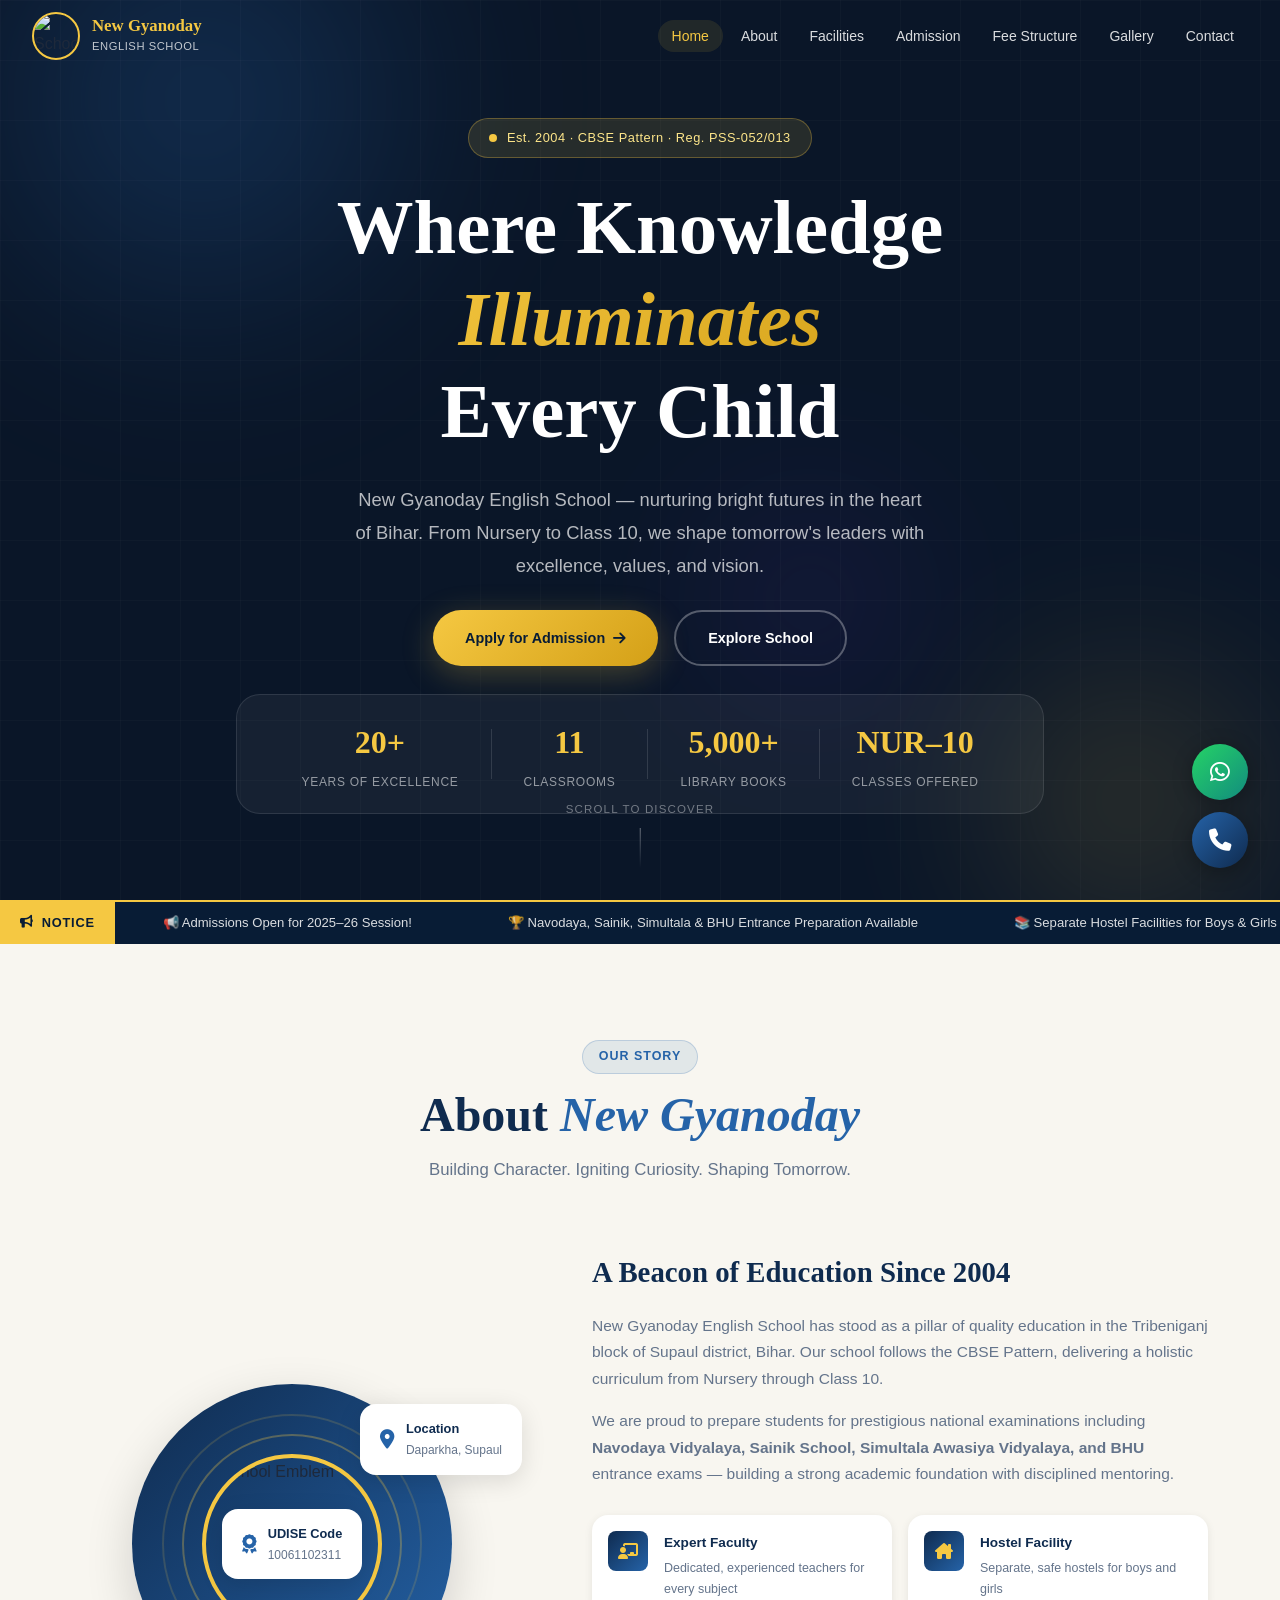
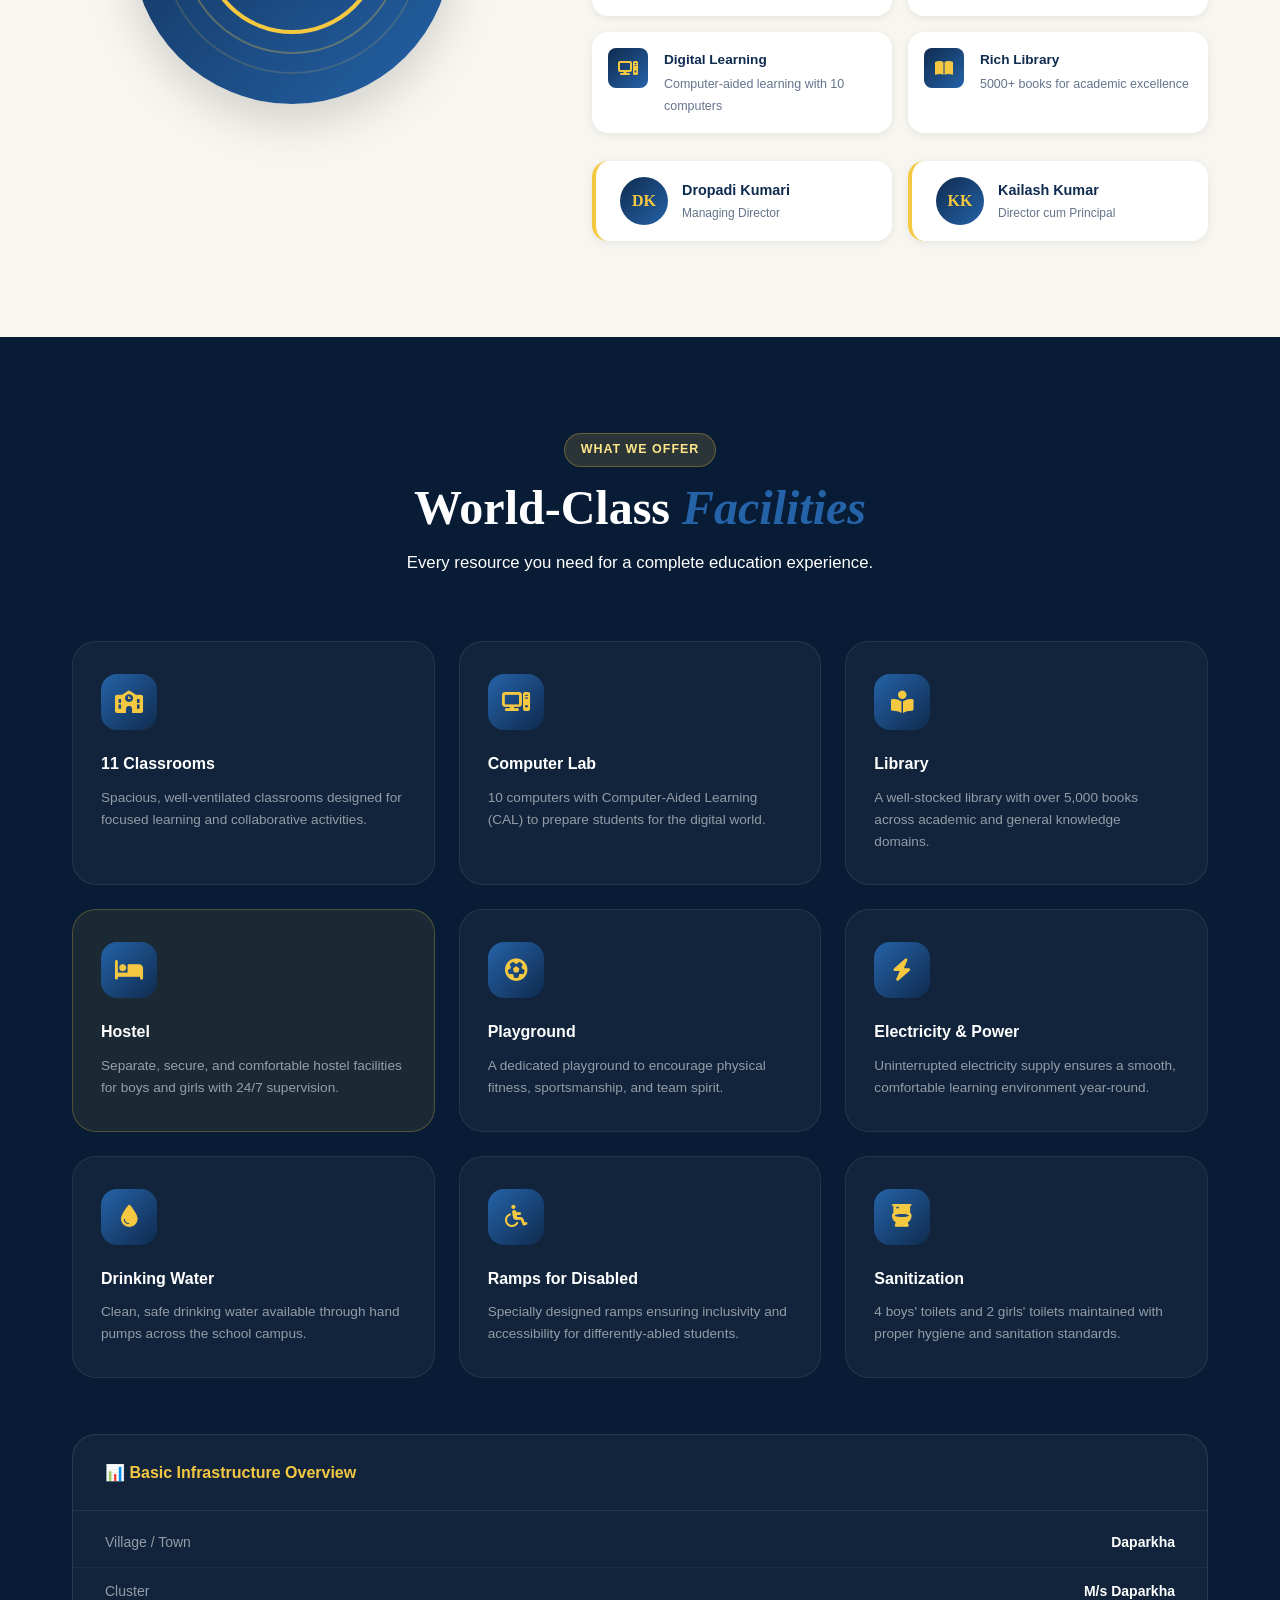
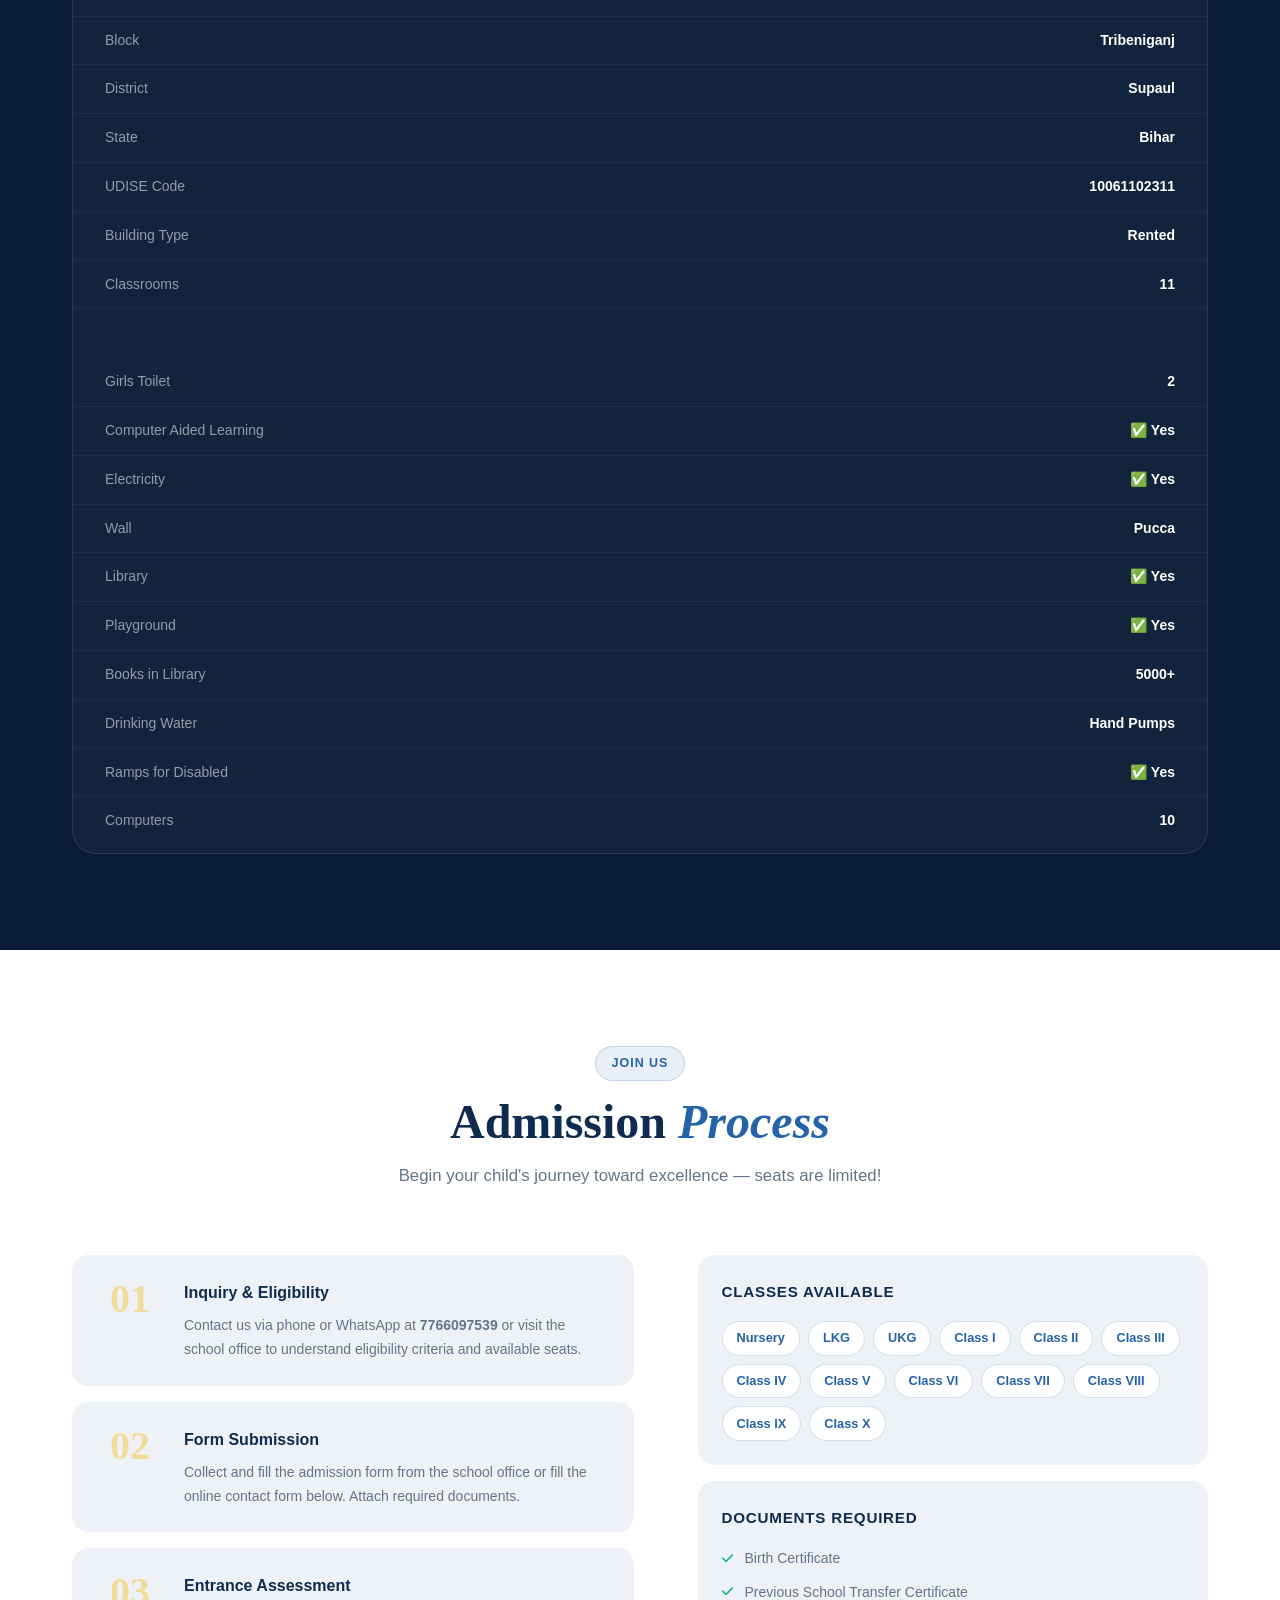
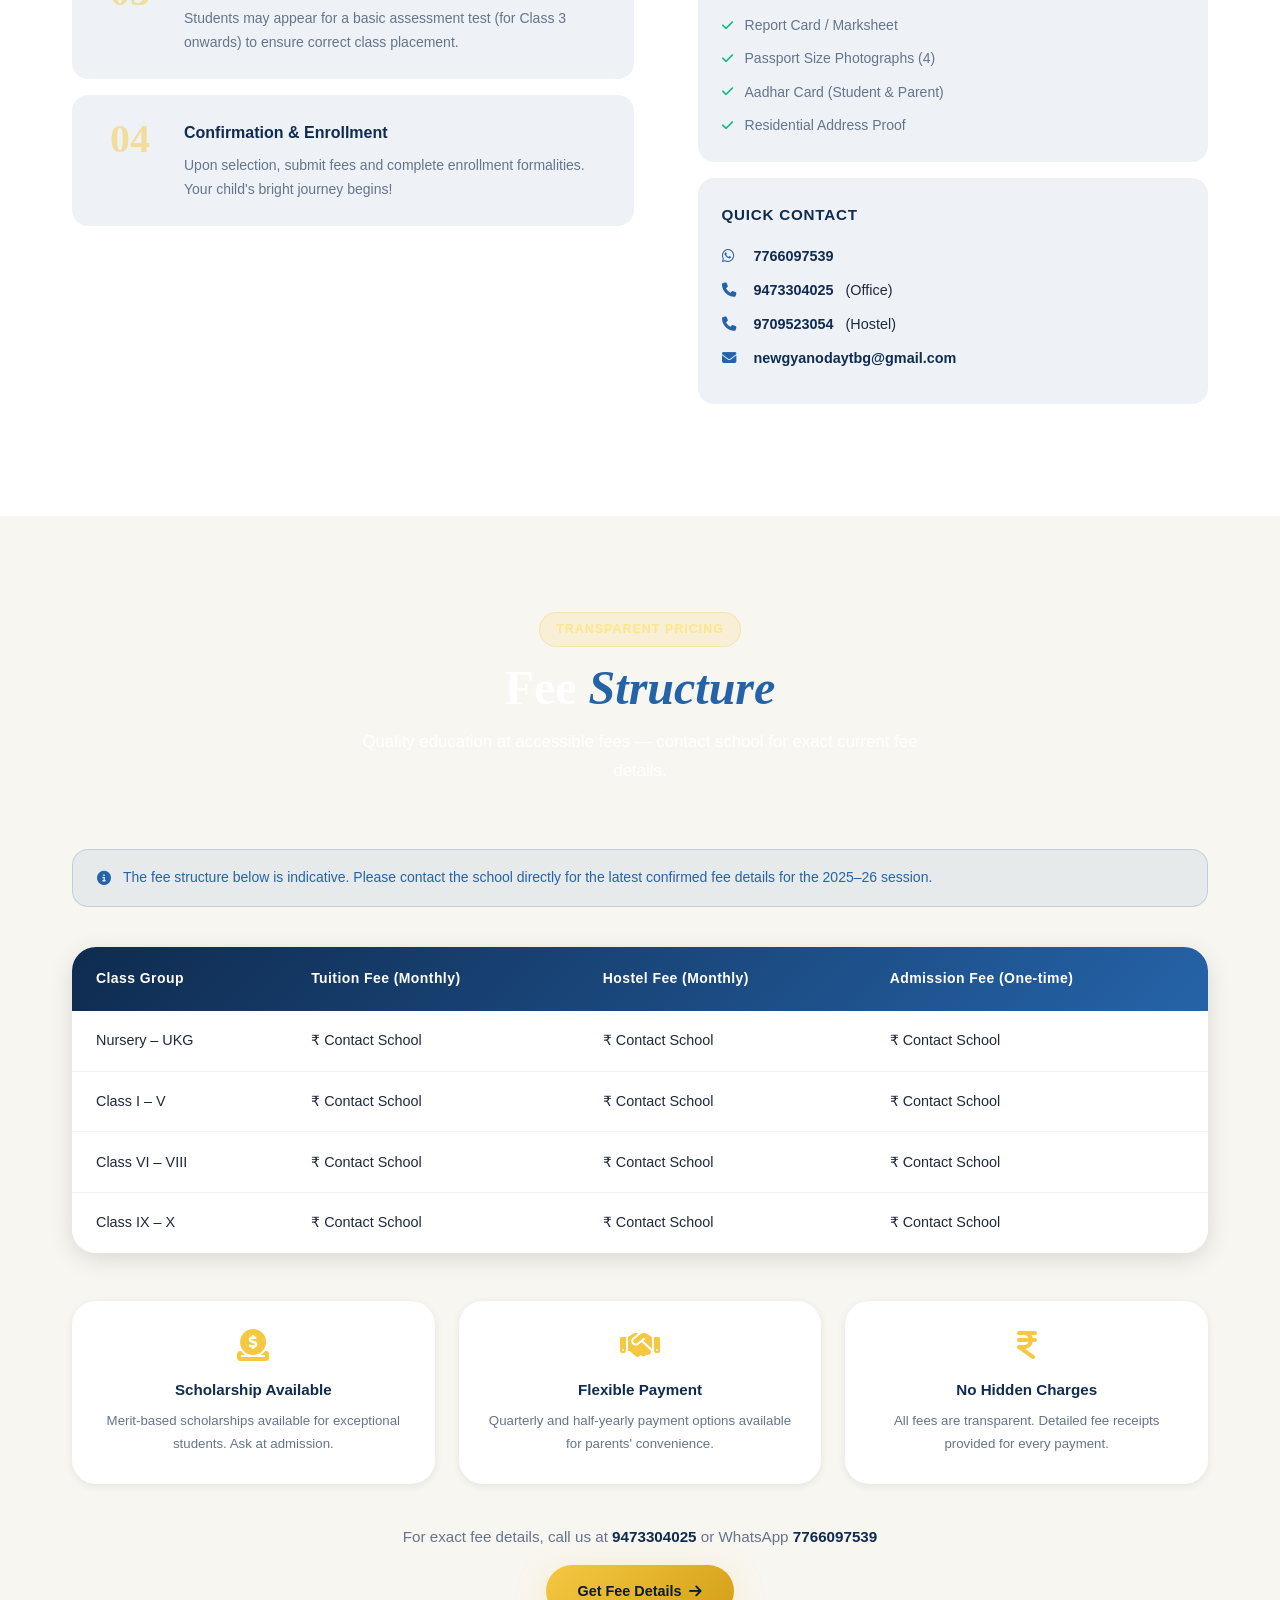
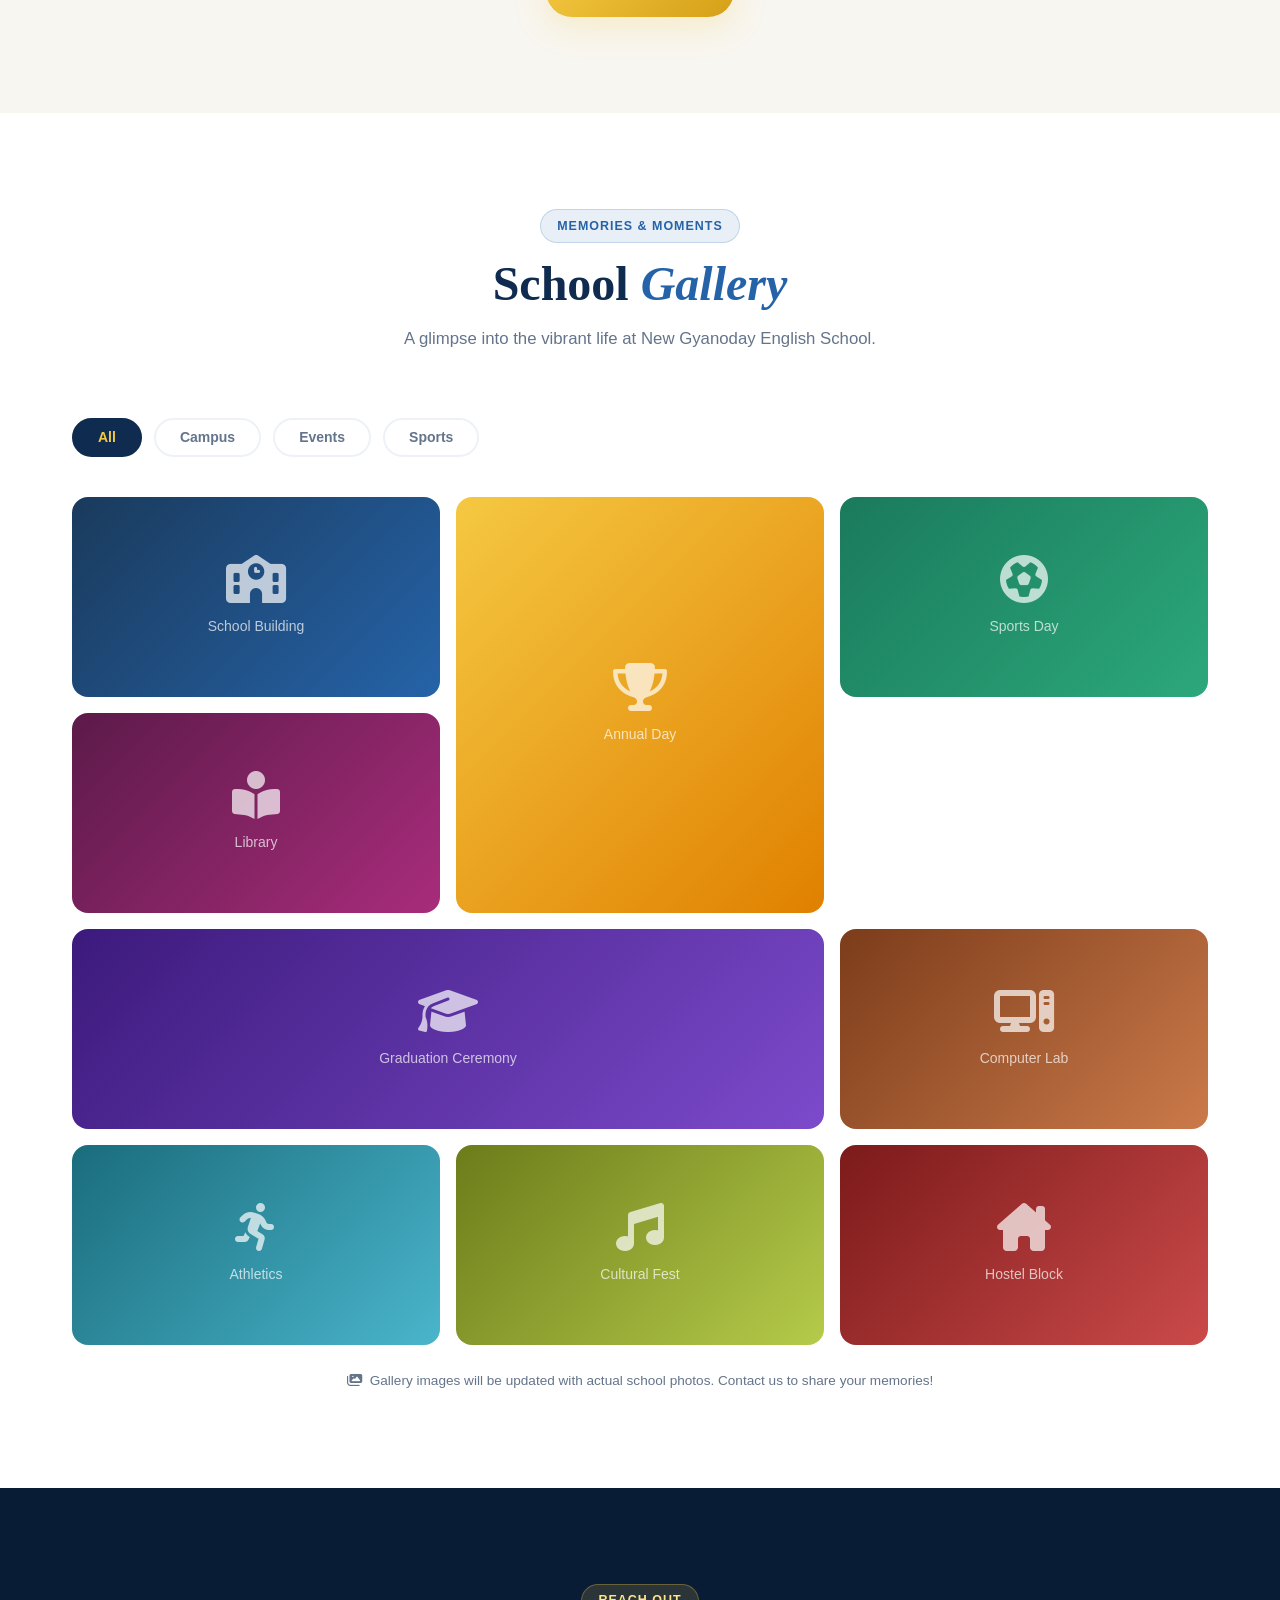
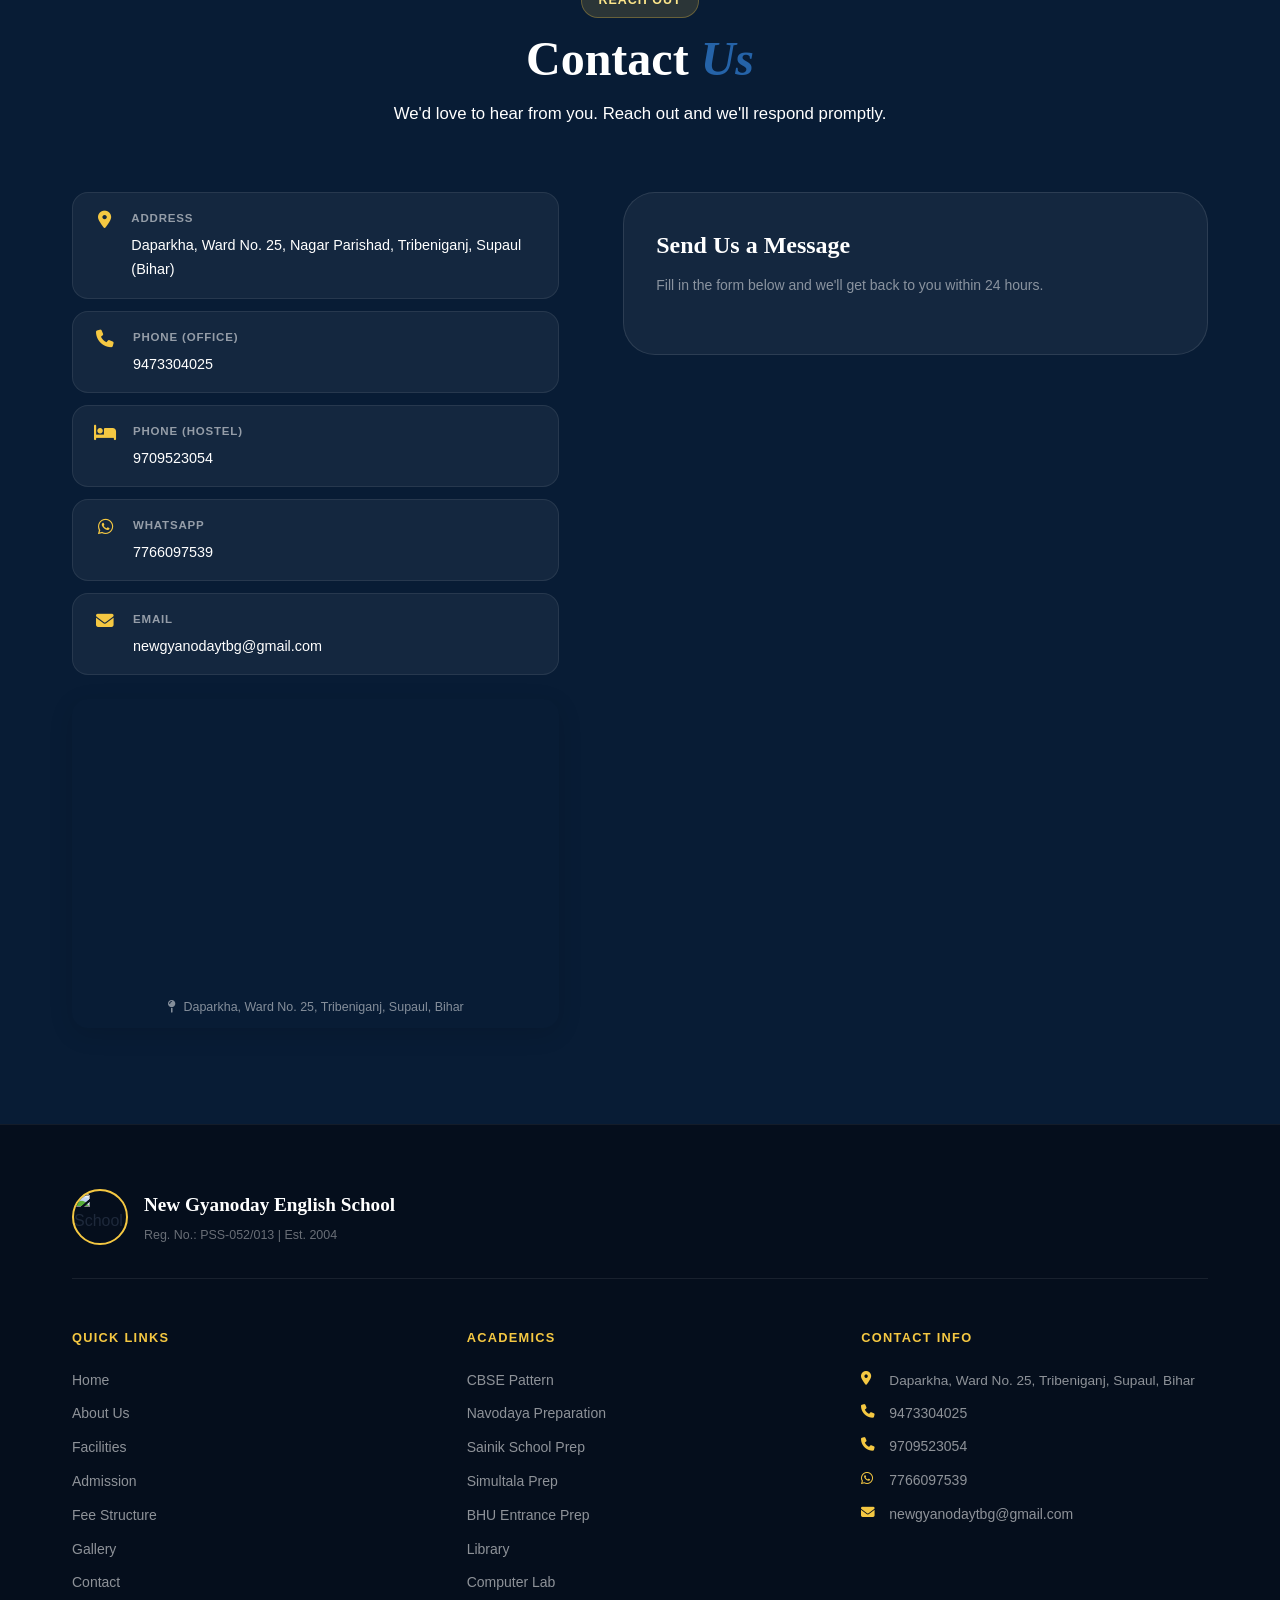
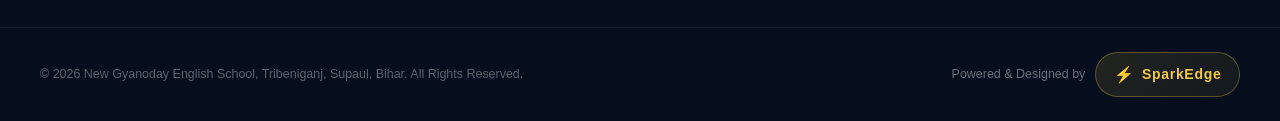
==== commit 2a9eac88: "Update index.html" ====
--- a/index.html
+++ b/index.html
@@ -641,7 +641,7 @@
     <div class="footer-bottom">
       <div class="footer-bottom-inner">
         <div class="footer-school-credit">
-          <span>© 2025 New Gyanoday English School, Tribeniganj, Supaul, Bihar. All Rights Reserved.</span>
+          <span>© 2026 New Gyanoday English School, Tribeniganj, Supaul, Bihar. All Rights Reserved.</span>
         </div>
         <div class="footer-sparkedge-credit">
           <span class="credit-text">Powered &amp; Designed by</span>
